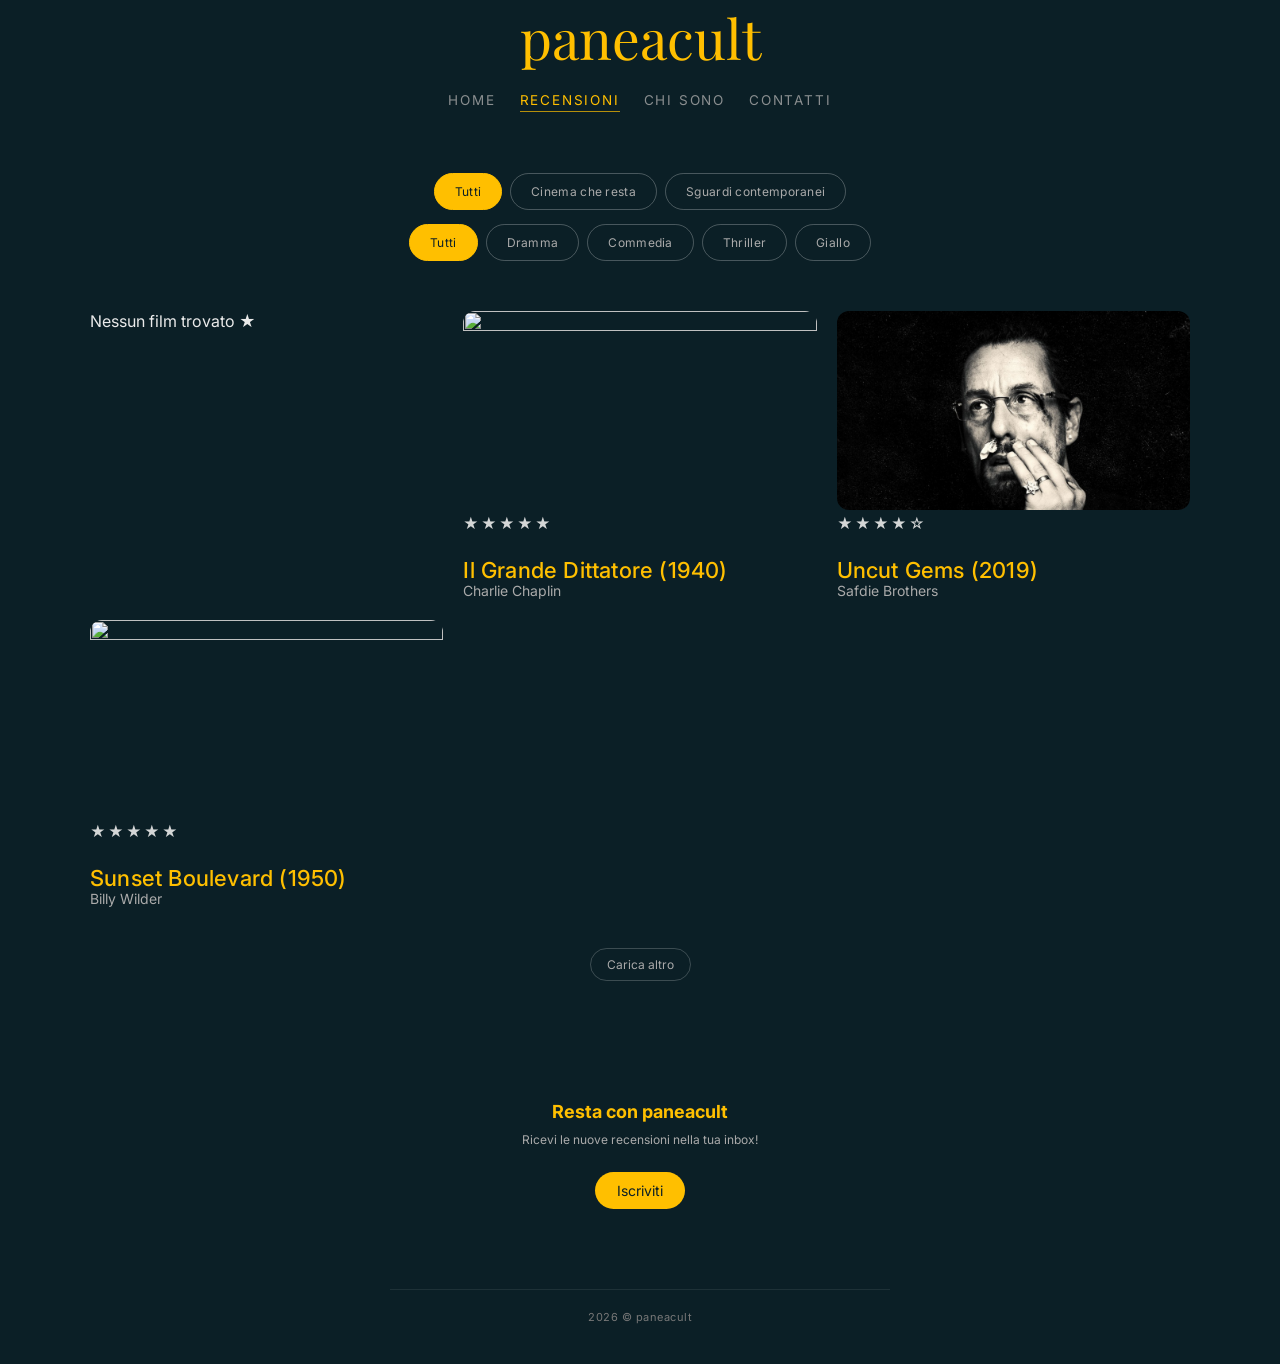
==== archivio.html @ a806a8e8 "Fix HTML for empty state message in archivio.html" ====
<!DOCTYPE html>
<html lang="it">
<head>
<meta charset="UTF-8">
<meta name="viewport" content="width=device-width, initial-scale=1.0">

<title>paneacult</title>

<link rel="stylesheet" href="style.css">

<link rel="stylesheet" href="https://cdnjs.cloudflare.com/ajax/libs/font-awesome/6.5.0/css/all.min.css">
<link href="https://fonts.googleapis.com/css2?family=Playfair+Display:wght@400;600&family=Inter:wght@300;400&display=swap" rel="stylesheet">

</head>

<body class="home">
<header class="site-header">
  <a href="index.html" class="logo">paneacult</a>

  <nav class="menu">
    <a href="index.html">Home</a>
    <a href="archivio.html" class="active">Recensioni</a>
    <a href="featured.html">Chi sono</a>
    <a href="contatti.html">Contatti</a>
  </nav>
</header>

<!-- FILTRI -->
<div class="filtri">

  <!-- CATEGORIA -->
  <div class="filtri-buttons">
<button class="filtro filtro-categoria attivo" data-filter="tutti">Tutti</button>
<button class="filtro filtro-categoria" data-filter="cinema-che-resta">Cinema che resta</button>
<button class="filtro filtro-categoria" data-filter="sguardi-contemporanei">Sguardi contemporanei</button>
  </div>

  <!-- GENERE -->
  <div class="filtri-buttons">
<button class="filtro filtro-genere attivo" data-genere="tutti">Tutti</button>
<button class="filtro filtro-genere" data-genere="dramma">Dramma</button>
<button class="filtro filtro-genere" data-genere="commedia">Commedia</button>
<button class="filtro filtro-genere" data-genere="thriller">Thriller</button>
<button class="filtro filtro-genere" data-genere="giallo">Giallo</button>
  </div>

</div>

<!-- GRID -->
<section class="section">
  <div class="archivio-grid">
<div id="emptyState" class="empty-state">
    Nessun film trovato <span>★</span>
</div>
    <!-- IL GRANDE DITTATORE -->
    <a href="dittatore.html"
       class="card"
       data-categoria="cinema-che-resta"
       data-genere="commedia dramma">

      <img src="img/dittatore.png">

      <div class="rating">★★★★★</div>

      <div class="card-info">
        <h3>Il Grande Dittatore (1940)</h3>
        <p>Charlie Chaplin</p>
      </div>

    </a>

    <!-- UNCUT GEMS -->
    <a href="uncut.html"
       class="card"
       data-categoria="sguardi-contemporanei"
       data-genere="dramma thriller">

      <img src="img/uncut.png">

      <div class="rating">★★★★☆</div>

      <div class="card-info">
        <h3>Uncut Gems (2019)</h3>
        <p>Safdie Brothers</p>
      </div>

    </a>

    <!-- SUNSET BOULEVARD -->
    <a href="tramonto.html"
       class="card"
       data-categoria="cinema-che-resta"
       data-genere="dramma giallo">

      <img src="img/viale-del-tramonto.jpg">

      <div class="rating">★★★★★</div>

      <div class="card-info">
        <h3>Sunset Boulevard (1950)</h3>
        <p>Billy Wilder</p>
      </div>

    </a>

  </div>
</section>

<div class="load-more">
  <button id="loadMoreBtn">Carica altro</button>
</div>

<div class="container">
  <section class="newsletter">
    <div class="newsletter-inner">
      <h2>Resta con paneacult</h2>
      <p>Ricevi le nuove recensioni nella tua inbox!</p>
      <a href="#" class="newsletter-btn">Iscriviti</a>
    </div>
  </section>
</div>

<footer>
  2026 © paneacult
</footer>

<script src="script.js"></script>

</body>
</html>
---- style.css ----
html {
overflow-y: scroll;
}

/* ===== RESET ===== */

*,
*::before,
*::after {
  box-sizing: border-box;
  margin: 0;
  padding: 0;
}

/* Migliora rendering base */
html {
  -webkit-font-smoothing: antialiased;
  -moz-osx-font-smoothing: grayscale;
}

/* Evita comportamenti strani delle immagini */
img {
  max-width: 100%;
  display: block;
}

/* Rimuove stile liste */
ul, ol {
  list-style: none;
}

/* Rimuove stile bottoni */
button {
  background: none;
  border: none;
  font: inherit;
  cursor: pointer;
}


/* ===== VAR ===== */
:root {
--bg: #0b1f26;
--gold: #ffbf00;
--text: #eaeaea;
--muted: #aaa;
}

/* ===== BASE ===== */
body {
font-family: 'Inter', sans-serif;
background: var(--bg);
color: var(--text);
}

/* ===== LINK ===== */
a {
text-decoration: none;
color: var(--text);
}
a:hover {
color: var(--gold);
}

/* ===== HEADER ===== */

.site-header {
position: relative;
z-index: 10;
padding-bottom: 15px;
}

.menu {
flex-wrap: wrap;
}

.logo {
font-family: 'Playfair Display', serif;
font-size: 55px;
color: var(--gold);
display: block;
text-align: center;
margin: 0 auto 18px;
}

.menu {
display: flex;
justify-content: center;
gap: 24px;
margin-bottom: 20px;
}

.menu a {
font-size: 12px;
letter-spacing: 1.5px;
color: var(--muted);
text-transform: uppercase;
position: relative;
opacity: 0.8;
}

.menu a.active {
color: var(--gold);
opacity: 1;
}

.menu a.active::after {
content: "";
position: absolute;
height: 1px;
width: 100%;
background: var(--gold);
bottom: -4px;
left: 0;
opacity: 0.7;
}
.menu a:hover {
color: var(--gold);
}

.menu a:hover::after {
content: "";
position: absolute;
height: 1px;
width: 100%;
background: var(--gold);
bottom: -4px;
left: 0;
opacity: 0.7;
}

.menu a::after {
content: "";
position: absolute;
height: 1px;
width: 0;
background: var(--gold);
bottom: -4px;
left: 0;
transition: 0.3s;
}

.social {
display: flex;
justify-content: center;
gap: 16px;
margin: 15px 0;
}
.social a:hover {
color: var(--gold);
transform: translateY(-2px);
}
.section {
  margin-top: 40px;
  margin-bottom: 40px;
}

.hero {
position: relative;
text-align: center;
margin: 40px auto 30px;
max-width: 600px;
margin-bottom: 40px;
z-index: 1;
}

.hero h1 {
position: relative;
z-index: 2;
font-size: clamp(20px, 4vw, 26px);
line-height: 1.6;
letter-spacing: 0.3px;
font-weight: 300;
}
.hero::before {
content: "";
position: absolute;
width: 320px;
height: 320px;
border-radius: 50%;
background: radial-gradient(
circle,
rgba(255,191,0,0.12) 0%,
transparent 70%
);
top: 50%;
left: 50%;
transform: translate(-50%, -50%);
z-index: 0;
}
/* ===== GRID ===== */
.grid {
display: grid;
gap: 40px;
margin-top: 20px;
}

/* ===== FILTRI ===== */
.filtri {
display: flex;
flex-direction: column;
align-items: center;
gap: 14px;
margin: 30px 0;
}

.filtri-buttons {
display: flex;
flex-wrap: wrap;
gap: 8px;
justify-content: center;
max-width: 600px;
}

.filtro {
padding: 9px 18px;
font-size: 12px;
border-radius: 999px;
background: transparent;
color: #aaa;
border: 1px solid rgba(255,255,255,0.25);
transition: all 0.2s ease;
letter-spacing: 0.3px;
}

.filtro.attivo {
background: var(--gold);
color: #0b1f26;
border-color: var(--gold);
}

.filtro:not(.attivo):hover {
border-color: var(--gold);
color: var(--gold);
background: rgba(255,191,0,0.1);
}

/* ===== CARD ===== */
.card {
overflow: hidden;
display: flex;
flex-direction: column;
}
.card img {
display: block;
}

/* hover */

.card:hover img {
transform: scale(1.03);
}

.card:hover .card-info h3 {
opacity: 0.85;
transform: translateY(-2px);
transition: 0.2s ease;
}

.card:hover p {
color: #ccc;
}

/* ===== CARD TEXT ===== */
.card-info {
text-align: left;
margin-top: 6px;
font-size: 18px;
}

.card-info p {
font-size: 12px;
color: #aaa;
line-height: 1.2;
}

/* TITOLI FILM */
.card-info h3 {
color: var(--gold) !important;
font-size: 16px;
font-weight: 500;
letter-spacing: 0.2px;
transition: 0.2s ease;
}

/* ===== LAYOUT ===== */
.container {
max-width: 1100px;
margin: 0 auto;
padding: 0 20px;
}

.home-grid {
display: grid;
grid-template-columns: 1fr;
gap: 60px;
}

.archivio-grid {
display: grid;
gap: 20px;
max-width: 1100px;
margin: 0 auto;
margin-top: 50px;
grid-template-columns: 1fr;
}

.archivio-grid h3 {
font-weight: 500;
color: var(--gold);
margin-top: 10px;
}

.archivio-grid p {
font-size: 14px;
color: #aaa;
}
.archivio-grid .card img {
width: 100%;
aspect-ratio: 1 / 1;
object-fit: cover;
border-radius: 10px;
}
.archivio-grid .rating {
margin-top: 4px;
margin-bottom: 2px;
}

.archivio-grid .card-info {
margin-top: 2px;
}

.contact-container::before {
content: "";
display: block;
width: 40px;
height: 1px;
background: var(--gold);
margin: 0 auto 20px;
opacity: 0.6;
}


.contact-intro {
font-family: 'Playfair Display', serif;
font-size: 22px;
color: var(--gold);
margin-bottom: 10px;
letter-spacing: 0.5px;
}

.contact-sub {
font-size: 18px;
color: #aaa;
margin-bottom: 20px;
}

.contact-email {
display: inline-block;
margin: 25px 0;
font-size: 16px;
color: var(--gold);
border-bottom: 1px solid rgba(255,191,0,0.4);
padding-bottom: 2px;
transition: 0.2s ease;
}

.contact-email:hover {
border-color: var(--gold);
}

.contact-mail::after {
content: "";
position: absolute;
left: 0;
bottom: -2px;
width: 0;
height: 1px;
background: var(--gold);
transition: width 0.3s ease;
}

.contact-mail:hover::after {
width: 100%;
}

.contact-extra {
margin-top: 20px;
font-size: 18px;
color: #777;
}
.contact-extra a {
color: var(--gold);
text-decoration: none;
border-bottom: 1px solid rgba(255,191,0,0.3);
transition: 0.2s ease;
}

.contact-extra a:hover {
border-color: var(--gold);
}
.contact-container {
margin: 160px auto 60px;
text-align: center;
}

/* ===== NEWSLETTER ===== */

.newsletter {
margin: 100px auto 80px;
padding: 0 20px;
text-align: center;
}

.newsletter-inner {
max-width: 420px;
margin: 0 auto;
display: flex;
flex-direction: column;
align-items: center;
}

.newsletter h2 {
color: var(--gold);
font-size: 18px;
margin-bottom: 10px;
}

.newsletter p {
font-size: 12px;
color: #aaa;
margin-bottom: 25px;
}

.newsletter-btn {
display: inline-block;
padding: 10px 22px;
border-radius: 24px;
background: var(--gold);
color: #0b1f26;
font-size: 14px;
}

/* link archivio */
.newsletter-link {
margin-top: 20px;
}

.newsletter-link a {
font-size: 13px;
color: #aaa;
}

.newsletter-link a:hover {
color: var(--gold);
}

footer {
margin: 60px auto 30px;
padding: 20px 20px 10px;
text-align: center;
font-size: 11px;
color: #777;
letter-spacing: 0.5px;
border-top: 1px solid rgba(255,255,255,0.08);
max-width: 500px;
}

.review-hero {
position: relative;
height: 300px;
overflow: hidden;
border-radius: 16px;
}

.review-hero img {
position: absolute;
width: 100%;
height: 100%;
object-fit: cover;
}

.review-container {
max-width: 1100px;
margin: 30px auto 0;
padding: 0 20px;
}

.review-container h1 {
font-family: 'Playfair Display', serif;
font-size: 28px;
color: var(--gold);
}

.review-container p {
  margin-bottom: 16px;
}
.review-container .back-archivio {
  text-align: center;
}

.meta {
  margin-top: 6px;
  margin-bottom: 4px;
  font-size: 14px; 
  color: #aaa;
}

.genere {
  margin-bottom: 10px;
 font-size: 13px; 
  padding: 6px 14px;
  font-size: 11px;
  border-radius: 999px;
  border: 1px solid rgba(255,255,255,0.2);
  color: #777;
  transition: 0.2s;
}

.genere.attivo {
  background: var(--gold);
  color: #0b1f26;
  border-color: var(--gold);
}

.genere:not(.attivo):hover {
  color: var(--gold);
  border-color: var(--gold);
}
.review-text {
max-width: 650px;
  font-size: 17px;
  line-height: 1.9;
  color: #ddd;
  }

.review-text p {
margin-bottom: 20px;
}

/* ===== HOME CINEMATICA ===== */

.home-grid .card img {
border-radius: 6px
}

.home .card img {
width: 100%;
aspect-ratio: 16 / 9;
object-fit: cover;
border-radius: 12px;
display: block;
transition: transform 0.3s ease;
}
.home .card-info {
margin-top: 12px;
}

.home .card-info h3 {
font-size: 22px;
}

.home .card-info p {
font-size: 14px;
}

.rating {
font-size: 14px;
letter-spacing: 2px;
  margin-top: 20px;
  margin-bottom: 16px;
  opacity: 0.9;
}

.firma-review {
  margin-top: 10px;
}

.back-archivio {
  text-align: center;
  margin: 25px 0 10px;
}

.back-archivio a {
  display: inline-block;
  font-size: 13px;
  color: #888;
  border-bottom: 1px solid rgba(255,255,255,0.2);
  padding-bottom: 2px;
}

.back-archivio a:hover {
color: var(--gold);
border-color: var(--gold);
}

.about {
  max-width: 1000px;
  margin: 80px auto;
  padding: 0 20px;
  align-items: center;
  gap: 60px;
}
.about-grid {
  display: grid;
  grid-template-columns: 220px 1fr;
  gap: 60px;
  max-width: 800px;
  margin: 60px auto 0;
  align-items: center;
}
.about img {
width: 100%;
max-width: 200px;
display: block;
margin: 30px auto;
border-radius: 12px;
}
  
.about-hero img {
width: 100%;
display: block;
filter: grayscale(100%); 
max-width: 220px;
aspect-ratio: 1 / 1;  
object-fit: cover;
border-radius: 50%;
margin: 0 auto;
box-shadow:
0 0 25px rgba(255,191,0,0.18),
0 0 60px rgba(255,191,0,0.08);
transition: 0.3s ease;
object-position: center top;
}
.about-hero img:hover {
filter: grayscale(0%);
box-shadow:
0 0 30px rgba(255,191,0,0.25),
0 0 80px rgba(255,191,0,0.1);
}
  
.about-container {
padding: 0 20px;
line-height: 1.9;
font-size: 16px;
margin-top: 10px;
margin-bottom: 0;
margin: 20px auto 0;
text-align: left;
max-width: 440px;
}

.about-container p {
font-size: 14px;
line-height: 1.6;
color: #aaa;
margin-bottom: 10px;
}

  
.about-container .intro {
  color: var(--gold);
  font-size: 18px;
  line-height: 1.4;
  margin-bottom: 16px;
}

/* nome */
.about-container .firma {
color: #fff;
}

.about-container .line {
  display: inline-block;
  margin-top: 4px;
}

.about-container p:last-of-type {
margin-bottom: 4px;
}
.about-grid {
display: grid;
align-items: center;
margin: 60px auto 0;
grid-template-columns: 220px 1fr;
gap: 60px;
max-width: 800px;
align-items: start;
}

.firma-manifesto {
margin: 100px auto 0;
max-width: 600px;
margin-top: 20px !important;
}

/* FIRMA centrata */
.firma-img {
display: block;
filter: brightness(0) invert(1);
width: 200px;
transform: rotate(-1deg);
margin: 6px auto 0;
margin-top: 0 !important;
  opacity: 0.8;
}

.firma-manifesto p {
font-family: 'Playfair Display', serif;
font-size: 20px;
line-height: 1.6;
margin-bottom: 20px;
}

/* firma */
.firma-manifesto span {
display: block;
font-size: 14px;
color: var(--gold);
opacity: 0.8;
letter-spacing: 1px;
}
.social-icon img {
width: 18px;
opacity: 0.8;
transition: 0.2s;
}

.social-icon img:hover {
opacity: 1;
}
.end-link {
text-align: center;
margin: 60px 0 20px;
}

.end-link a {
font-size: 13px;
color: #aaa;
border-bottom: 1px solid rgba(255,255,255,0.2);
transition: 0.2s ease;
}

.end-link a:hover {
color: var(--gold);
border-color: var(--gold);
}
/* stato iniziale nascosto */
.card.hidden {
opacity: 0;
transform: translateY(20px);
}

/* animazione quando appare */
.card.show {
opacity: 1;
transform: translateY(0);
transition: opacity 0.5s ease, transform 0.5s ease;
}
.load-more {
text-align: center;
margin: 40px 0 10px;
}

#loadMoreBtn {
background: transparent;
border: 1px solid rgba(255,255,255,0.2);
color: #aaa;
padding: 8px 16px;
font-size: 12px;
border-radius: 20px;
transition: 0.2s ease;
}

#loadMoreBtn:hover {
border-color: var(--gold);
color: var(--gold);
}

.watch {
  margin-bottom: 20px;
  font-size: 15px;
}

.watch a {
  display: inline-block;
  margin-left: 6px;
  padding: 4px 10px;
  border-radius: 12px;
  background: rgba(255,191,0,0.15);
  color: var(--gold);
  font-size: 13px;
}

/* ===== MOBILE ===== */
@media (max-width: 599px) {

/* HOME → cinematica */
.menu {
flex-wrap: wrap;
gap: 10px;
}

.menu a {
font-size: 10px;
letter-spacing: 0.8px;
white-space: nowrap;
}
.break-desktop {
  display: inline;
  }
  
.hero {
margin: 20px auto 30px;
padding: 0 24px;
}
.hero h1 {
font-size: 16px;
line-height: 1.6;
max-width: 95%;
margin: 0 auto;
}

.home-grid {
grid-template-columns: 1fr;
gap: 50px;
padding: 0 16px;
}
.archivio-grid {
padding: 0 14px;
gap: 18px;
}
.home .card {
padding-bottom: 10px;
border-bottom: 1px solid rgba(255,255,255,0.05);
}

.home .card img {
width: 100%;
height: 200px;
object-fit: cover;
border-radius: 14px;
}
.home .card-info {
margin-top: 10px;
}

.home .card-info h3 {
font-size: 20px;
line-height: 1.3;
}

.home .card-info p {
font-size: 13px;
opacity: 0.8;
}
.card-info {
margin-top: 12px;
}

.archivio-grid .card-info h3 {
font-size: 14px;
line-height: 1.3;
}

.archivio-grid .card-info p {
font-size: 11px;
}

.rating {
font-size: 13px;
letter-spacing: 1.5px;
margin-top: 6px;
margin-bottom: 4px;
}

.archivio-grid .rating {
font-size: 11px;
letter-spacing: 1px;
}
/* ARCHIVIO → griglia */
.archivio-grid {
grid-template-columns: repeat(2, 1fr);
gap: 20px;
}

.archivio-grid .card img {
aspect-ratio: 1 / 1;
object-fit: cover;
border-radius: 10px;
}

/* FILTRI */
.filtro {
padding: 4px 9px;
font-size: 10.5px;
border-radius: 999px;
}

.filtri-group {
align-items: center;
}
.newsletter {
margin-bottom: 70px;
margin-top: 80px;
margin: 120px auto 60px !important;
padding: 0 20px;
text-align: center;
}
.newsletter h2 {
font-size: 20px; 
}

.newsletter p {
font-size: 13px;
}

.newsletter-btn {
font-size: 13px;
padding: 8px 18px; 
}
.logo {
font-size: 36px;  
margin-bottom: 12px;
}
.about-grid {
grid-template-columns: 1fr;
gap: 20px;
}

.about-hero img {
max-width: 260px;
margin: 0 auto;
}

.about-container {
  max-width: 320px;
  margin: 20px auto 0;
  text-align: left;
}

.about-container p {
  font-size: 14px;
  line-height: 1.6;
  margin-bottom: 10px;
}

.about-container .intro {
  font-size: 14px;
  color: var(--gold);
  line-height: 1.4;
  margin-bottom: 16px;
}
  
/* firma più vicina */
.firma-img {
  width: 140px;
  margin-top: 12px;
}
.contact-container {
font-size: 15px; 
max-width: 320px;
margin: 60px auto 40px;
text-align: center;
}
.contact-intro {
font-size: 18px;
line-height: 1.4;
}
.about-intro .line {
display: inline-block;
margin-top: 4px;
}

.about-intro p {
color: var(--gold);  
}

.contact-sub {
font-size: 16px;
}

.contact-email {
font-size: 14px;
}

.contact-extra {
font-size: 15px;
}
.social {
display: flex;
justify-content: center;
gap: 16px;
margin-top: 16px;
}

.contact-extra {
text-align: center;
}
.contact-container::before {
margin: 0 auto 10px;
}
}

/* ===== TABLET ===== */
@media (min-width: 600px) and (max-width: 899px) {

.archivio-grid {
grid-template-columns: repeat(2, 1fr);
}

}

/* ===== DESKTOP ===== */
@media (min-width: 900px) {

.break-desktop {
    display: block;
}
.menu a {
font-size: 13.5px;   
letter-spacing: 1.8px;
}
.about-container {
max-width: 520px;
}
.filtro {
font-size: 12px;   
padding: 10px 20px;
}
  
.archivio-grid {
grid-template-columns: repeat(3, 1fr);
}

/* HOME → cinematica */
.home-grid {
grid-template-columns: 1fr;
max-width: 900px;
margin: 0 auto;
}

.home .card img {
aspect-ratio: 16 / 9;
}

.card-info h3 {
font-size: 26px;
}

.card-info p {
font-size: 15px;
}

.rating {
font-size: 15px;
}
.site-header {
display: flex;
flex-direction: column;
align-items: center;
}
.newsletter {
  margin-top: 120px;
  }
}
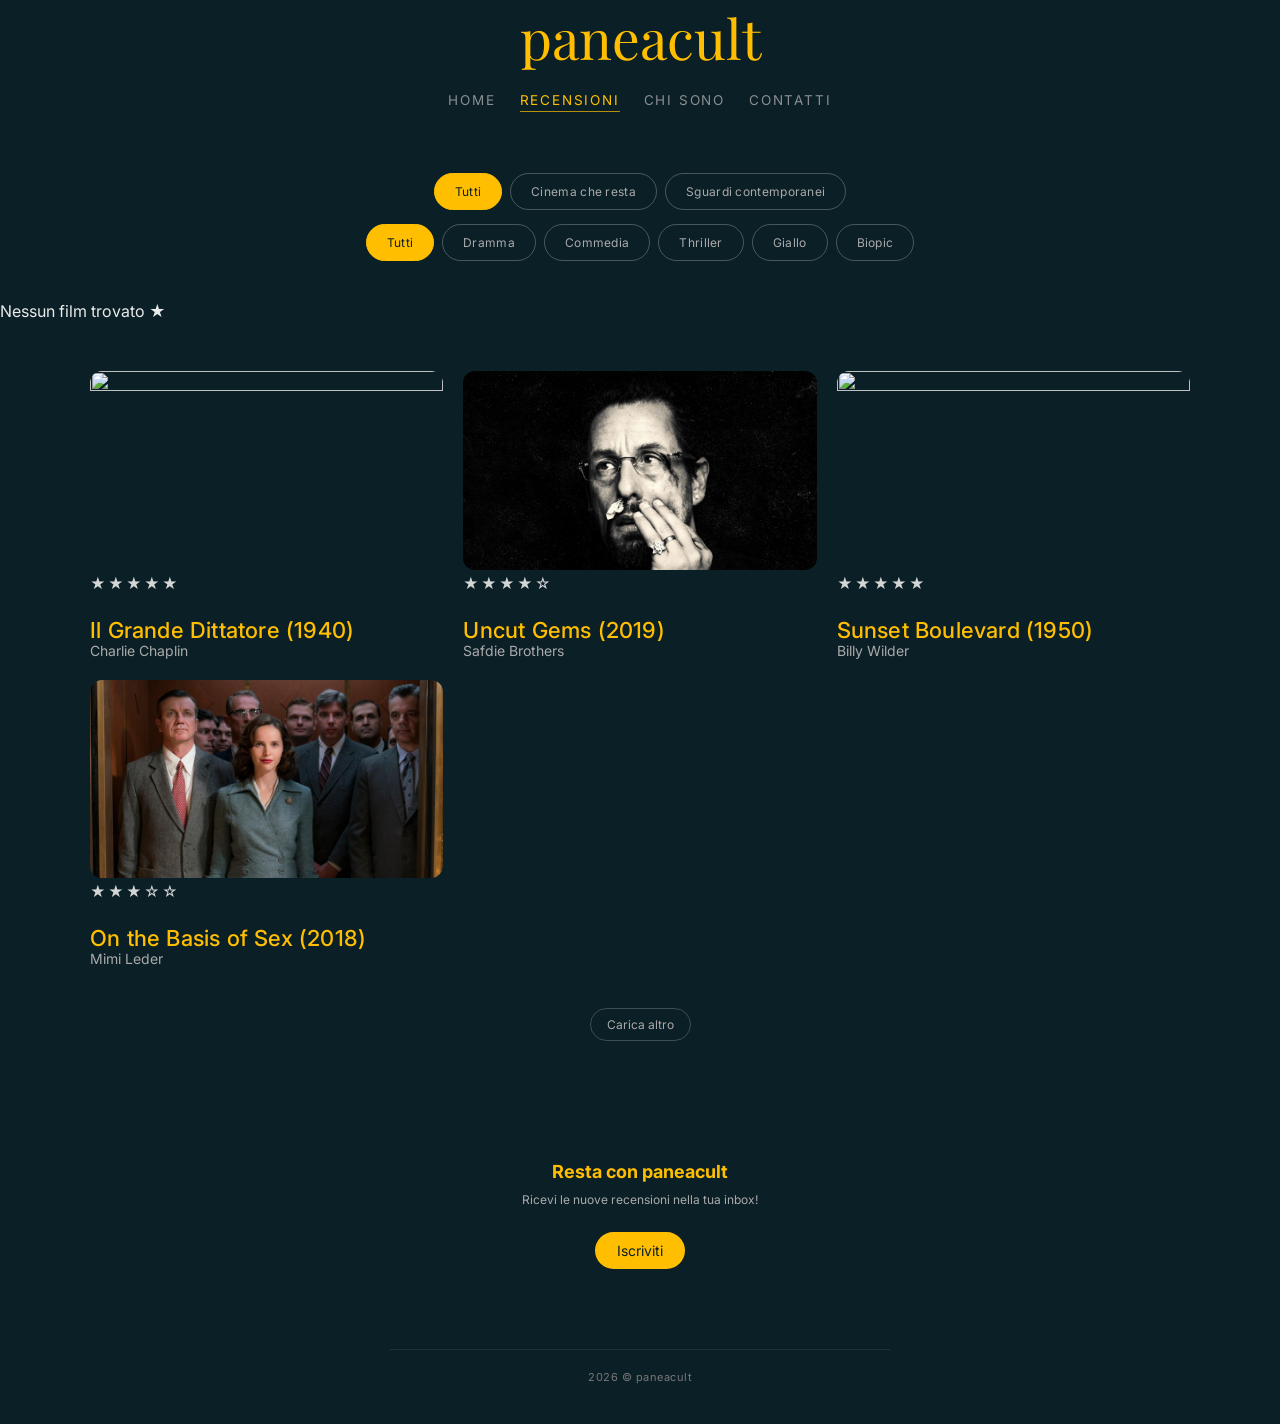
==== commit e1424839: "Fix image file extension and update movie title format" ====
--- a/archivio.html
+++ b/archivio.html
@@ -42,16 +42,19 @@
 <button class="filtro filtro-genere" data-genere="commedia">Commedia</button>
 <button class="filtro filtro-genere" data-genere="thriller">Thriller</button>
 <button class="filtro filtro-genere" data-genere="giallo">Giallo</button>
+<button class="filtro filtro-genere" data-genere="giallo">Biopic</button>
   </div>
 
 </div>
 
 <!-- GRID -->
 <section class="section">
+
+  <div id="emptyState" class="empty-state">
+    Nessun film trovato <span class="star">★</span>
+  </div>
+
   <div class="archivio-grid">
-<div id="emptyState" class="empty-state">
-    Nessun film trovato <span>★</span>
-</div>
     <!-- IL GRANDE DITTATORE -->
     <a href="dittatore.html"
        class="card"
@@ -101,6 +104,23 @@
         <p>Billy Wilder</p>
       </div>
 
+      
+    <a href="sex.html"
+       class="card"
+       data-categoria="sguardi-contemporanei"
+       data-genere="dramma biopic">
+
+      <img src="img/sex.jpg">
+
+      <div class="rating">★★★☆☆</div>
+
+      <div class="card-info">
+        <h3>On the Basis of Sex (2018)</h3>
+        <p>Mimi Leder</p>
+      </div>
+
+      
+    </a>
     </a>
 
   </div>
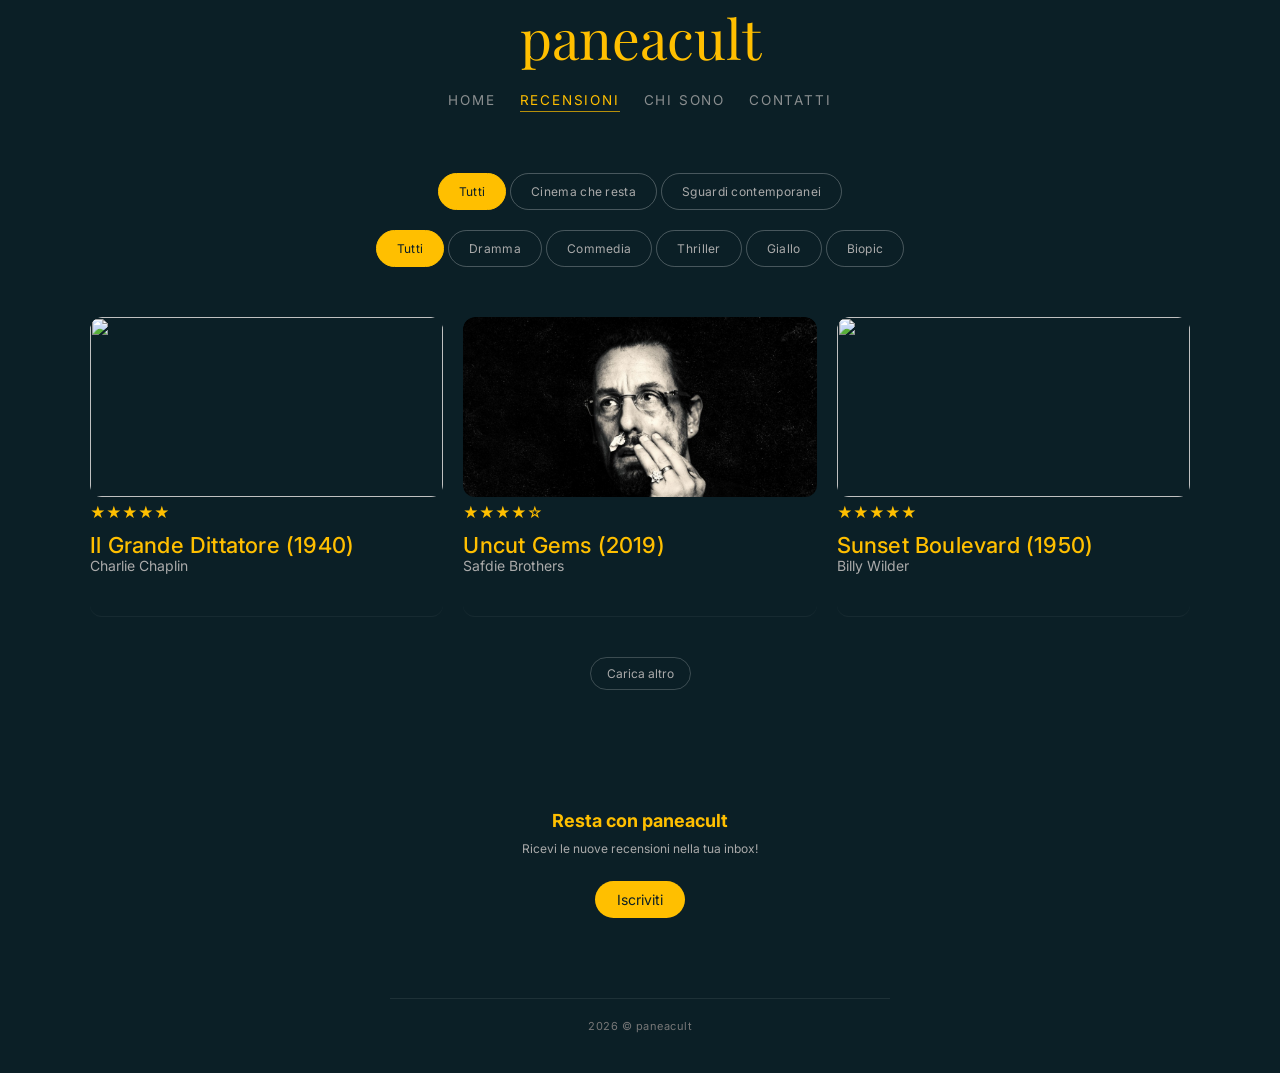
==== commit 569ae2c0: "Update archivio.html" ====
--- a/archivio.html
+++ b/archivio.html
@@ -28,21 +28,21 @@
 <!-- FILTRI -->
 <div class="filtri">
 
-  <!-- CATEGORIA -->
-  <div class="filtri-buttons">
-<button class="filtro filtro-categoria attivo" data-filter="tutti">Tutti</button>
-<button class="filtro filtro-categoria" data-filter="cinema-che-resta">Cinema che resta</button>
-<button class="filtro filtro-categoria" data-filter="sguardi-contemporanei">Sguardi contemporanei</button>
+  <!-- CATEGORIE -->
+  <div class="filtri-row categorie">
+    <button class="filtro attivo" data-filter="tutti">Tutti</button>
+    <button class="filtro" data-filter="cinema">Cinema che resta</button>
+    <button class="filtro" data-filter="sguardi">Sguardi contemporanei</button>
   </div>
 
-  <!-- GENERE -->
-  <div class="filtri-buttons">
-<button class="filtro filtro-genere attivo" data-genere="tutti">Tutti</button>
-<button class="filtro filtro-genere" data-genere="dramma">Dramma</button>
-<button class="filtro filtro-genere" data-genere="commedia">Commedia</button>
-<button class="filtro filtro-genere" data-genere="thriller">Thriller</button>
-<button class="filtro filtro-genere" data-genere="giallo">Giallo</button>
-<button class="filtro filtro-genere" data-genere="giallo">Biopic</button>
+  <!-- GENERI -->
+  <div class="filtri-row generi">
+    <button class="filtro attivo" data-genere="tutti">Tutti</button>
+    <button class="filtro" data-genere="dramma">Dramma</button>
+    <button class="filtro" data-genere="commedia">Commedia</button>
+    <button class="filtro" data-genere="thriller">Thriller</button>
+    <button class="filtro" data-genere="giallo">Giallo</button>
+    <button class="filtro" data-genere="biopic">Biopic</button>
   </div>
 
 </div>
--- a/style.css
+++ b/style.css
@@ -104,13 +104,48 @@
 opacity: 1;
 }
 
+.empty-state {
+  display: none;
+  text-align: center;
+  margin: 120px auto 80px;
+  padding: 0 20px;
+  font-family: 'Playfair Display', serif;
+  font-size: 18px;
+  line-height: 1.6;
+  color: #ddd;
+  letter-spacing: 0.3px;
+  opacity: 0;
+  filter: blur(6px);
+  transform: translateY(10px);
+  transition: 
+    opacity 0.6s ease,
+    filter 0.6s ease,
+    transform 0.6s ease;
+}
+
+/* quando appare */
+.empty-state.show {
+  opacity: 1;
+  filter: blur(0);
+  transform: translateY(0);
+}
+
+/* stellina */
+.empty-state .star {
+  color: var(--gold);
+  margin-left: 8px;
+  text-shadow:
+    0 0 6px rgba(255,191,0,0.4),
+    0 0 14px rgba(255,191,0,0.25);
+}
+
 .menu a.active::after {
 content: "";
 position: absolute;
 height: 1px;
 width: 100%;
 background: var(--gold);
-bottom: -4px;
+bottom: -4px
 left: 0;
 opacity: 0.7;
 }
@@ -155,6 +190,21 @@
   margin-bottom: 40px;
 }
 
+.genre-bar {
+  border: none;
+  padding: 0;
+  margin: 16px 0 28px;
+  font-size: 13px;
+  text-transform: uppercase;
+  letter-spacing: 1px;
+  color: #888;
+  opacity: 0.7;
+}
+
+.genre-bar::before {
+  content: "Genere — ";
+  color: #555;
+}
 .hero {
 position: relative;
 text-align: center;
@@ -172,12 +222,14 @@
 letter-spacing: 0.3px;
 font-weight: 300;
 }
-.hero::before {
-content: "";
+
+.hero::before 
+{content: "";
 position: absolute;
 width: 320px;
 height: 320px;
 border-radius: 50%;
+pointer-events: none;
 background: radial-gradient(
 circle,
 rgba(255,191,0,0.12) 0%,
@@ -188,6 +240,7 @@
 transform: translate(-50%, -50%);
 z-index: 0;
 }
+
 /* ===== GRID ===== */
 .grid {
 display: grid;
@@ -202,14 +255,16 @@
 align-items: center;
 gap: 14px;
 margin: 30px 0;
+  position: relative;
+  z-index: 2;
 }
 
 .filtri-buttons {
-display: flex;
-flex-wrap: wrap;
-gap: 8px;
-justify-content: center;
-max-width: 600px;
+  display: flex;
+  flex-wrap: wrap;
+  gap: 8px;
+  justify-content: flex-start;
+  align-items: flex-start; /* 🔥 importantissimo */
 }
 
 .filtro {
@@ -222,7 +277,12 @@
 transition: all 0.2s ease;
 letter-spacing: 0.3px;
 }
-
+.filtro[data-genere="biopic"] {
+  flex-basis: 100%; /* 🔥 va a capo */
+  max-width: fit-content;
+  margin-top: 6px;
+  margin-left: 0;
+}
 .filtro.attivo {
 background: var(--gold);
 color: #0b1f26;
@@ -237,12 +297,41 @@
 
 /* ===== CARD ===== */
 .card {
-overflow: hidden;
-display: flex;
-flex-direction: column;
-}
+  position: relative;
+  overflow: hidden;
+  border-radius: 12px;
+}
+
 .card img {
-display: block;
+  width: 100%;
+  height: 180px;
+  object-fit: cover;
+  display: block;
+}
+
+.card::after {
+  content: "";
+  position: absolute;
+  inset: 0;
+  background: linear-gradient(
+    to top,
+    rgba(0,0,0,0.7),
+    rgba(0,0,0,0.1)
+  );
+  z-index: 1; /* 🔥 fondamentale */
+}
+/* quando sparisce */
+.card.hide {
+  opacity: 0;
+  transform: translateY(10px);
+  pointer-events: none;
+  display: none;
+}
+
+/* quando appare */
+.card.show {
+  opacity: 1;
+  transform: translateY(0);
 }
 
 /* hover */
@@ -263,9 +352,11 @@
 
 /* ===== CARD TEXT ===== */
 .card-info {
-text-align: left;
-margin-top: 6px;
-font-size: 18px;
+  position: absolute;
+  bottom: 12px;
+  left: 12px;
+  z-index: 2;
+  color: white;
 }
 
 .card-info p {
@@ -282,7 +373,6 @@
 letter-spacing: 0.2px;
 transition: 0.2s ease;
 }
-
 /* ===== LAYOUT ===== */
 .container {
 max-width: 1100px;
@@ -303,11 +393,12 @@
 margin: 0 auto;
 margin-top: 50px;
 grid-template-columns: 1fr;
+min-height: 300px;
 }
 
 .archivio-grid h3 {
 font-weight: 500;
-color: var(--gold);
+color: var(--gol);
 margin-top: 10px;
 }
 
@@ -315,19 +406,43 @@
 font-size: 14px;
 color: #aaa;
 }
+
+
+.archivio-grid .card {
+  position: relative;
+  display: block;
+}
+
+/* IMMAGINE QUADRATA */
+.archivio-grid .card img {
+  aspect-ratio: 1 / 1;
+  object-fit: cover;
+  border-radius: 10px;
+}
+
+/* TOGLI OVERLAY CINEMATICO */
+.archivio-grid .card::after {
+  display: none;
+}
+
+/* TESTO TORNA SOTTO */
+.archivio-grid .card-info {
+  position: static;
+  margin-top: 8px;
+}
+
+/* STELLINE SOPRA AL TESTO */
+.archivio-grid .rating {
+  position: static;
+  margin-top: 6px;
+  margin-bottom: 4px;
+}
+
 .archivio-grid .card img {
 width: 100%;
 aspect-ratio: 1 / 1;
 object-fit: cover;
 border-radius: 10px;
-}
-.archivio-grid .rating {
-margin-top: 4px;
-margin-bottom: 2px;
-}
-
-.archivio-grid .card-info {
-margin-top: 2px;
 }
 
 .contact-container::before {
@@ -467,23 +582,24 @@
 }
 
 .review-hero {
-position: relative;
-height: 300px;
-overflow: hidden;
-border-radius: 16px;
-}
-
+  position: relative;
+  height: 300px;
+  max-width: 900px;
+  margin: 0 auto;   /* 🔥 QUESTO CENTRA */
+  border-radius: 16px;
+  overflow: hidden;
+}
 .review-hero img {
-position: absolute;
-width: 100%;
-height: 100%;
-object-fit: cover;
+  width: 100%;
+  height: 100%;
+  object-fit: cover;
+  object-position: center;
 }
 
 .review-container {
-max-width: 1100px;
-margin: 30px auto 0;
-padding: 0 20px;
+  max-width: 900px; /* uguale alla barra */
+  margin: 0 auto;
+  padding: 0 24px;
 }
 
 .review-container h1 {
@@ -493,7 +609,7 @@
 }
 
 .review-container p {
-  margin-bottom: 16px;
+  margin-bottom: 18px;
 }
 .review-container .back-archivio {
   text-align: center;
@@ -509,12 +625,12 @@
 .genere {
   margin-bottom: 10px;
  font-size: 13px; 
-  padding: 6px 14px;
   font-size: 11px;
   border-radius: 999px;
   border: 1px solid rgba(255,255,255,0.2);
   color: #777;
   transition: 0.2s;
+  padding: 9px 18px;
 }
 
 .genere.attivo {
@@ -539,6 +655,10 @@
 }
 
 /* ===== HOME CINEMATICA ===== */
+.home .card {
+  padding-bottom: 10px;
+  border-bottom: 1px solid rgba(255,255,255,0.05);
+}
 
 .home-grid .card img {
 border-radius: 6px
@@ -552,9 +672,6 @@
 display: block;
 transition: transform 0.3s ease;
 }
-.home .card-info {
-margin-top: 12px;
-}
 
 .home .card-info h3 {
 font-size: 22px;
@@ -565,11 +682,12 @@
 }
 
 .rating {
-font-size: 14px;
-letter-spacing: 2px;
-  margin-top: 20px;
-  margin-bottom: 16px;
-  opacity: 0.9;
+  position: absolute;
+  bottom: 45px;
+  left: 16px;
+  z-index: 2;
+  color: #ffbf00;
+  font-size: 14px;
 }
 
 .firma-review {
@@ -814,6 +932,7 @@
 margin: 20px auto 30px;
 padding: 0 24px;
 }
+  
 .hero h1 {
 font-size: 16px;
 line-height: 1.6;
@@ -892,9 +1011,9 @@
 
 /* FILTRI */
 .filtro {
-padding: 4px 9px;
-font-size: 10.5px;
 border-radius: 999px;
+  padding: 5px 10px; /* più piccoli ma cliccabili */
+    font-size: 11px;
 }
 
 .filtri-group {
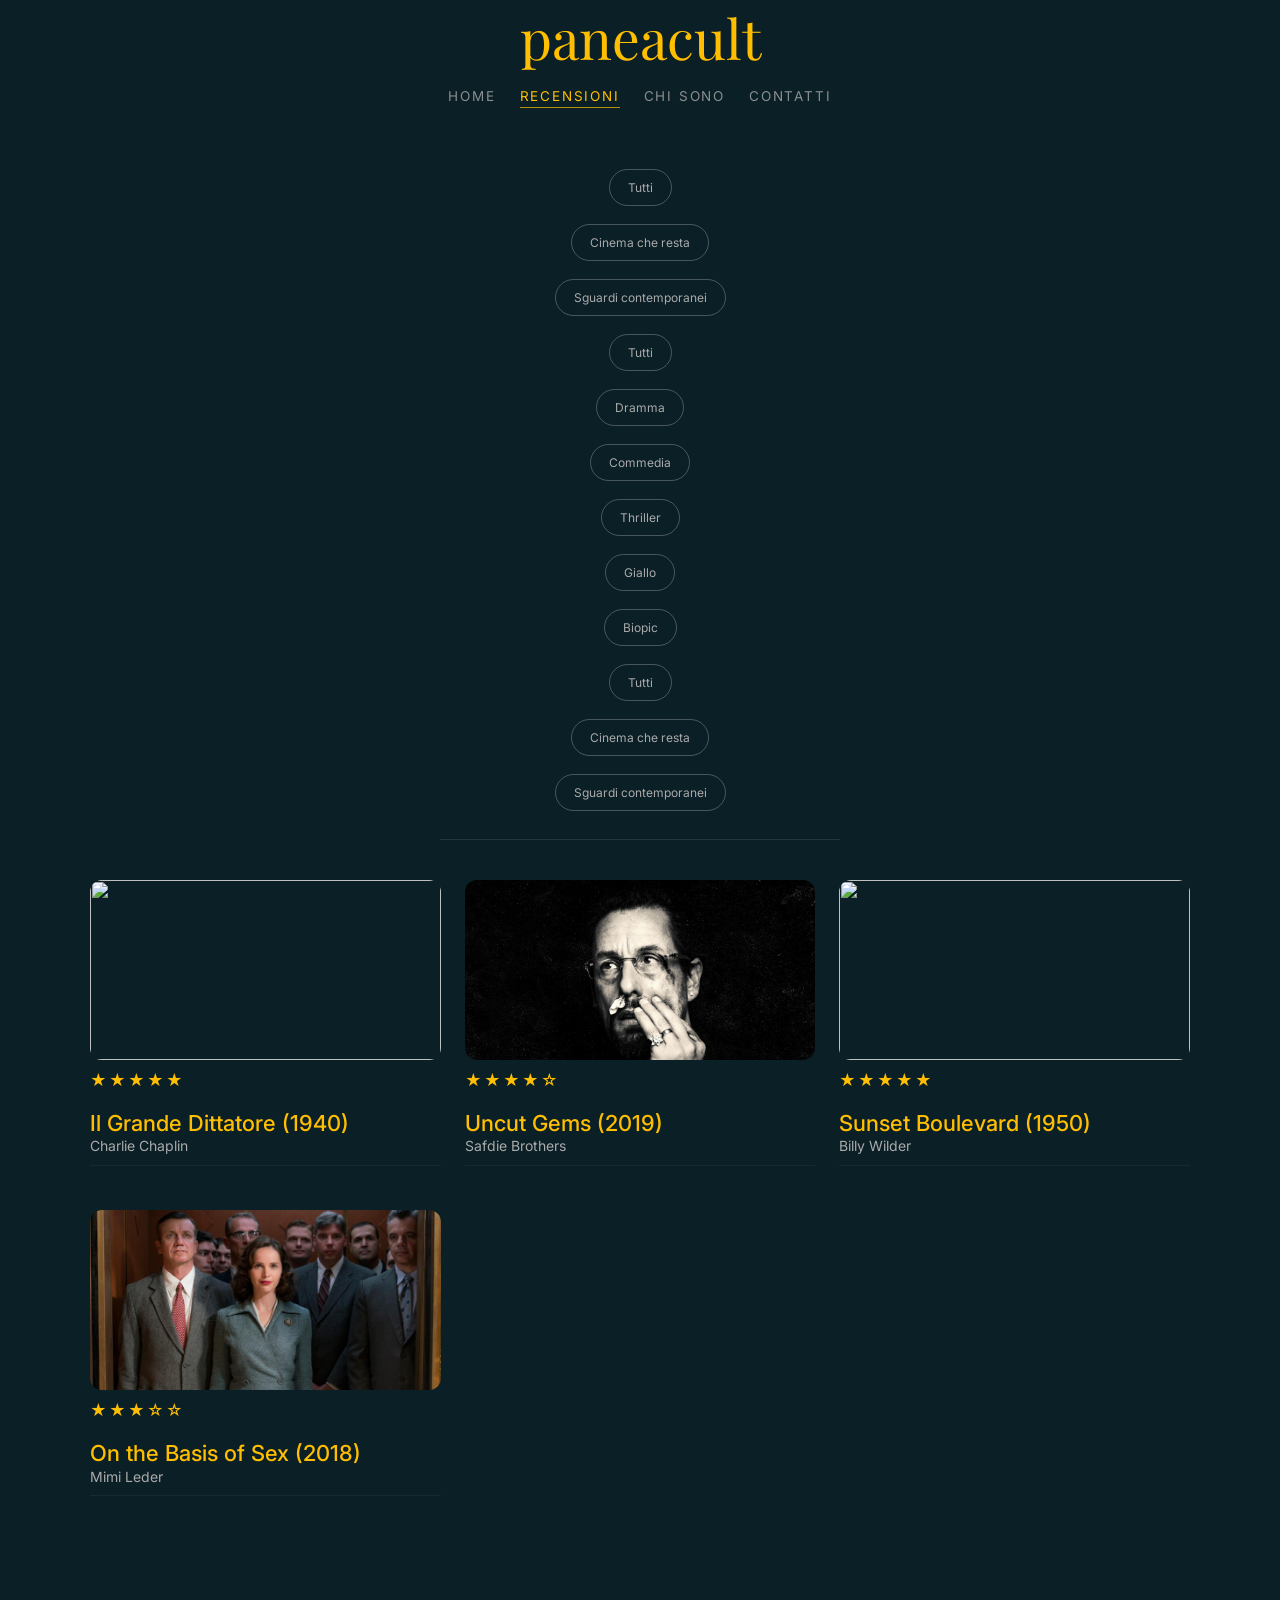
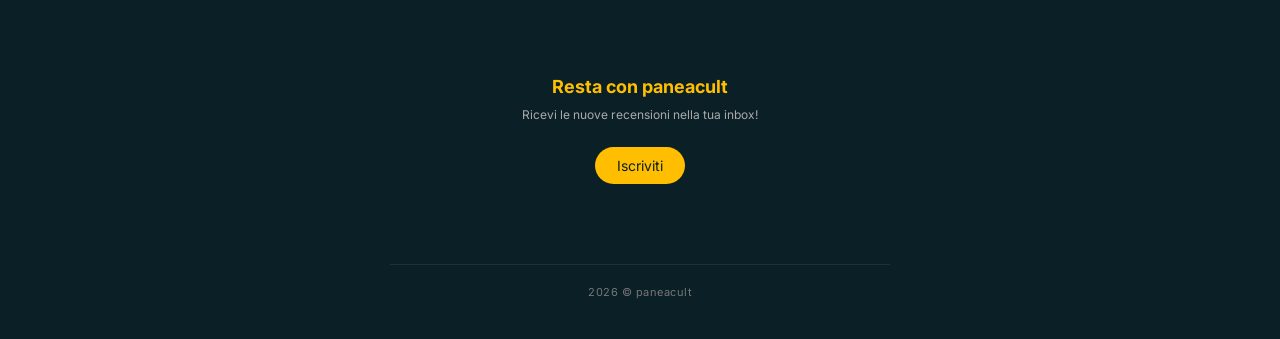
==== commit 155eb606: "Refactor filter buttons in archivio.html" ====
--- a/archivio.html
+++ b/archivio.html
@@ -27,26 +27,24 @@
 
 <!-- FILTRI -->
 <div class="filtri">
+<!-- TOP -->
+<button class="filtro" data-filter="all">Tutti</button>
+<button class="filtro" data-filter="cinema-che-resta">Cinema che resta</button>
+<button class="filtro" data-filter="sguardi-contemporanei">Sguardi contemporanei</button>
 
-  <!-- CATEGORIE -->
-  <div class="filtri-row categorie">
-    <button class="filtro attivo" data-filter="tutti">Tutti</button>
-    <button class="filtro" data-filter="cinema">Cinema che resta</button>
-    <button class="filtro" data-filter="sguardi">Sguardi contemporanei</button>
-  </div>
-
-  <!-- GENERI -->
-  <div class="filtri-row generi">
-    <button class="filtro attivo" data-genere="tutti">Tutti</button>
-    <button class="filtro" data-genere="dramma">Dramma</button>
-    <button class="filtro" data-genere="commedia">Commedia</button>
-    <button class="filtro" data-genere="thriller">Thriller</button>
-    <button class="filtro" data-genere="giallo">Giallo</button>
-    <button class="filtro" data-genere="biopic">Biopic</button>
-  </div>
+<!-- BOTTOM -->
+<button class="filtro" data-filter="all">Tutti</button>
+<button class="filtro" data-filter="dramma">Dramma</button>
+<button class="filtro" data-filter="commedia">Commedia</button>
+<button class="filtro" data-filter="thriller">Thriller</button>
+<button class="filtro" data-filter="giallo">Giallo</button>
+<button class="filtro" data-filter="biopic">Biopic</button><!-- TOP -->
+<button class="filtro" data-filter="all">Tutti</button>
+<button class="filtro" data-filter="cinema-che-resta">Cinema che resta</button>
+<button class="filtro" data-filter="sguardi-contemporanei">Sguardi contemporanei</button>
 
 </div>
-
+  
 <!-- GRID -->
 <section class="section">
 
@@ -63,7 +61,7 @@
 
       <img src="img/dittatore.png">
 
-      <div class="rating">★★★★★</div>
+      <div class="review-rating">★★★★★</div>
 
       <div class="card-info">
         <h3>Il Grande Dittatore (1940)</h3>
@@ -80,7 +78,7 @@
 
       <img src="img/uncut.png">
 
-      <div class="rating">★★★★☆</div>
+      <div class="review-rating">★★★★☆</div>
 
       <div class="card-info">
         <h3>Uncut Gems (2019)</h3>
@@ -97,7 +95,7 @@
 
       <img src="img/viale-del-tramonto.jpg">
 
-      <div class="rating">★★★★★</div>
+      <div class="review-rating">★★★★★</div>
 
       <div class="card-info">
         <h3>Sunset Boulevard (1950)</h3>
@@ -112,7 +110,7 @@
 
       <img src="img/sex.jpg">
 
-      <div class="rating">★★★☆☆</div>
+      <div class="review-rating">★★★☆☆</div>
 
       <div class="card-info">
         <h3>On the Basis of Sex (2018)</h3>
--- a/style.css
+++ b/style.css
@@ -58,6 +58,7 @@
 text-decoration: none;
 color: var(--text);
 }
+
 a:hover {
 color: var(--gold);
 }
@@ -81,6 +82,7 @@
 display: block;
 text-align: center;
 margin: 0 auto 18px;
+  margin-bottom: 14px;
 }
 
 .menu {
@@ -249,57 +251,78 @@
 }
 
 /* ===== FILTRI ===== */
+
 .filtri {
-display: flex;
-flex-direction: column;
-align-items: center;
-gap: 14px;
-margin: 30px 0;
-  position: relative;
-  z-index: 2;
-}
-
-.filtri-buttons {
+  display: flex;
+  flex-direction: column;
+  align-items: stretch;
+  width: 100%;
+  gap: 18px; /* 🔥 più respiro tra le due righe */
+  margin: 30px auto 30px;
+}
+
+.filtri-row {
   display: flex;
   flex-wrap: wrap;
-  gap: 8px;
-  justify-content: flex-start;
-  align-items: flex-start; /* 🔥 importantissimo */
-}
-
+  justify-content: center;
+  gap: 10px;
+  width: 100%;
+}
+.filtri::after {
+  content: "";
+  display: block;
+  max-width: 400px;
+  width: 100%;
+  height: 1px;
+  background: rgba(255,255,255,0.1);
+  margin-top: 10px;
+}
+
+.filtri-row.generi {
+  max-width: 420px;
+  gap: 14px;
+  mask-image: linear-gradient(to right, transparent, black 10%, black 90%, transparent);
+}
+.filtri-grid {
+  display: grid;
+  grid-template-columns: repeat(2, auto); /* 🔥 mobile */
+  justify-content: center;
+  gap: 10px 12px;
+}
+/* bottoni */
 .filtro {
-padding: 9px 18px;
-font-size: 12px;
-border-radius: 999px;
-background: transparent;
-color: #aaa;
-border: 1px solid rgba(255,255,255,0.25);
-transition: all 0.2s ease;
-letter-spacing: 0.3px;
-}
-.filtro[data-genere="biopic"] {
-  flex-basis: 100%; /* 🔥 va a capo */
-  max-width: fit-content;
-  margin-top: 6px;
-  margin-left: 0;
-}
+  font-size: 12px;
+  border-radius: 999px;
+  background: transparent;
+  color: #aaa;
+  padding: 10px 18px;
+  border: 1px solid rgba(255,255,255,0.25);
+  transition: all 0.2s ease;
+  flex: 0 0 auto;
+}
+
+/* attivo */
 .filtro.attivo {
-background: var(--gold);
-color: #0b1f26;
-border-color: var(--gold);
-}
-
+  background: var(--gold);
+  color: #0b1f26;
+  border-color: var(--gold);
+}
+
+/* hover */
 .filtro:not(.attivo):hover {
-border-color: var(--gold);
-color: var(--gold);
-background: rgba(255,191,0,0.1);
+  border-color: var(--gold);
+  color: var(--gold);
+  background: rgba(255,191,0,0.1);
 }
 
 /* ===== CARD ===== */
 .card {
   position: relative;
   overflow: hidden;
-  border-radius: 12px;
+  margin: 0;
+  border-radius: 0; /* 🔥 via curve */
+  background: transparent;
+  box-shadow: none;
 }
 
 .card img {
@@ -307,9 +330,11 @@
   height: 180px;
   object-fit: cover;
   display: block;
+  border-radius: 12px;
 }
 
 .card::after {
+  display: none;
   content: "";
   position: absolute;
   inset: 0;
@@ -320,6 +345,7 @@
   );
   z-index: 1; /* 🔥 fondamentale */
 }
+
 /* quando sparisce */
 .card.hide {
   opacity: 0;
@@ -352,27 +378,30 @@
 
 /* ===== CARD TEXT ===== */
 .card-info {
-  position: absolute;
-  bottom: 12px;
+  position: static; 
+  bottom: 12px;   /* 🔥 invece di margin-bottom */
   left: 12px;
   z-index: 2;
   color: white;
-}
-
+  margin-top: 6px;
+  text-align: left;
+  padding-top: 0;
+}
+
+/* TITOLO */
+.card-info h3 {
+  margin: 0; /* 🔥 reset totale */
+  margin-bottom: 2px; /* attaccato al regista */
+  line-height: 1.2;
+}
+
+/* REGISTA */
 .card-info p {
-font-size: 12px;
-color: #aaa;
-line-height: 1.2;
-}
-
-/* TITOLI FILM */
-.card-info h3 {
-color: var(--gold) !important;
-font-size: 16px;
-font-weight: 500;
-letter-spacing: 0.2px;
-transition: 0.2s ease;
-}
+  margin: 0;
+  margin-top: 0; /* 🔥 niente stacco */
+  line-height: 1.2;
+}
+
 /* ===== LAYOUT ===== */
 .container {
 max-width: 1100px;
@@ -380,25 +409,18 @@
 padding: 0 20px;
 }
 
-.home-grid {
-display: grid;
-grid-template-columns: 1fr;
-gap: 60px;
-}
 
 .archivio-grid {
-display: grid;
-gap: 20px;
-max-width: 1100px;
-margin: 0 auto;
-margin-top: 50px;
-grid-template-columns: 1fr;
-min-height: 300px;
+  display: grid;
+  gap: 24px;
+  max-width: 900px; /* 🔥 più stretto = più elegante */
+  margin: 20px auto 0; /* 🔥 centrato davvero */
+  grid-template-columns: repeat(2, 1fr);
 }
 
 .archivio-grid h3 {
 font-weight: 500;
-color: var(--gol);
+color: var(--gold);
 margin-top: 10px;
 }
 
@@ -658,8 +680,11 @@
 .home .card {
   padding-bottom: 10px;
   border-bottom: 1px solid rgba(255,255,255,0.05);
-}
-
+  margin-bottom: 20px;
+}
+.home-grid {
+  gap: 40px;
+}
 .home-grid .card img {
 border-radius: 6px
 }
@@ -681,17 +706,27 @@
 font-size: 14px;
 }
 
-.rating {
-  position: absolute;
+.review-rating {
+  position: static;
   bottom: 45px;
   left: 16px;
   z-index: 2;
-  color: #ffbf00;
-  font-size: 14px;
+  color: var(--gold);
+  font-size: 16px;
+  margin: 10px 0 20px;
+  letter-spacing: 2px;
+}
+
+.rating {
+  margin-top: 6px;
+  margin-bottom: 4px; /* 🔥 meno spazio sotto */
+  display: block;
 }
 
 .firma-review {
   margin-top: 10px;
+  margin-bottom: 20px;
+  opacity: 0.7;
 }
 
 .back-archivio {
@@ -750,6 +785,7 @@
 transition: 0.3s ease;
 object-position: center top;
 }
+  
 .about-hero img:hover {
 filter: grayscale(0%);
 box-shadow:
@@ -796,6 +832,7 @@
 .about-container p:last-of-type {
 margin-bottom: 4px;
 }
+
 .about-grid {
 display: grid;
 align-items: center;
@@ -849,7 +886,10 @@
 }
 .end-link {
 text-align: center;
-margin: 60px 0 20px;
+margin: 60px 0 20px;  
+font-size: 18px;
+  letter-spacing: 1px;
+  color: #aaa;
 }
 
 .end-link a {
@@ -875,9 +915,11 @@
 transform: translateY(0);
 transition: opacity 0.5s ease, transform 0.5s ease;
 }
+
 .load-more {
-text-align: center;
-margin: 40px 0 10px;
+  display: flex;
+  justify-content: center; /* 🔥 centrato */
+  margin: 30px 0 10px;
 }
 
 #loadMoreBtn {
@@ -903,11 +945,16 @@
 .watch a {
   display: inline-block;
   margin-left: 6px;
-  padding: 4px 10px;
-  border-radius: 12px;
+  padding: 4px 12px;
+  border-radius: 14px;
   background: rgba(255,191,0,0.15);
-  color: var(--gold);
+  color: var(--gold) !important;
   font-size: 13px;
+  transition: 0.2s ease;
+}
+
+.watch a:hover {
+  background: rgba(255,191,0,0.25);
 }
 
 /* ===== MOBILE ===== */
@@ -940,15 +987,18 @@
 margin: 0 auto;
 }
 
+ 
 .home-grid {
-grid-template-columns: 1fr;
-gap: 50px;
-padding: 0 16px;
-}
+grid-template-columns: repeat(2, 1fr);
+gap: 13px;
+}
+  
 .archivio-grid {
+  grid-template-columns: repeat(2, 1fr);
+gap: 20px;
 padding: 0 14px;
-gap: 18px;
-}
+}
+  
 .home .card {
 padding-bottom: 10px;
 border-bottom: 1px solid rgba(255,255,255,0.05);
@@ -959,7 +1009,9 @@
 height: 200px;
 object-fit: cover;
 border-radius: 14px;
-}
+  margin-bottom: 10px;
+}
+
 .home .card-info {
 margin-top: 10px;
 }
@@ -973,6 +1025,7 @@
 font-size: 13px;
 opacity: 0.8;
 }
+  
 .card-info {
 margin-top: 12px;
 }
@@ -987,20 +1040,15 @@
 }
 
 .rating {
-font-size: 13px;
 letter-spacing: 1.5px;
 margin-top: 6px;
+font-size: 15px;
 margin-bottom: 4px;
 }
 
 .archivio-grid .rating {
 font-size: 11px;
 letter-spacing: 1px;
-}
-/* ARCHIVIO → griglia */
-.archivio-grid {
-grid-template-columns: repeat(2, 1fr);
-gap: 20px;
 }
 
 .archivio-grid .card img {
@@ -1009,16 +1057,6 @@
 border-radius: 10px;
 }
 
-/* FILTRI */
-.filtro {
-border-radius: 999px;
-  padding: 5px 10px; /* più piccoli ma cliccabili */
-    font-size: 11px;
-}
-
-.filtri-group {
-align-items: center;
-}
 .newsletter {
 margin-bottom: 70px;
 margin-top: 80px;
@@ -1143,13 +1181,10 @@
 .about-container {
 max-width: 520px;
 }
-.filtro {
-font-size: 12px;   
-padding: 10px 20px;
-}
-  
+
 .archivio-grid {
 grid-template-columns: repeat(3, 1fr);
+  max-width: 1100px;
 }
 
 /* HOME → cinematica */
@@ -1182,4 +1217,32 @@
 .newsletter {
   margin-top: 120px;
   }
-}
+.filtri {
+    max-width: none; /* 🔥 IMPORTANTISSIMO */
+  align-items: center;
+  }
+  filtri-grid {
+    grid-template-columns: repeat(6, auto); /* 🔥 qui si allinea */
+  }
+.filtri-row {
+  justify-content: center;
+  flex-wrap: nowrap; /* 🔥 niente a capo */
+  gap: 12px;
+}
+
+.filtri-row.generi {
+    display: grid;
+    grid-template-columns: repeat(6, auto);
+    justify-content: center;
+    gap: 12px;
+}
+  .filtri-row.generi::-webkit-scrollbar {
+    display: none;                  /* Chrome */
+  }
+  
+  .filtri-row.generi .filtro {
+    flex: 0 0 auto;
+    white-space: nowrap;
+  }
+
+}
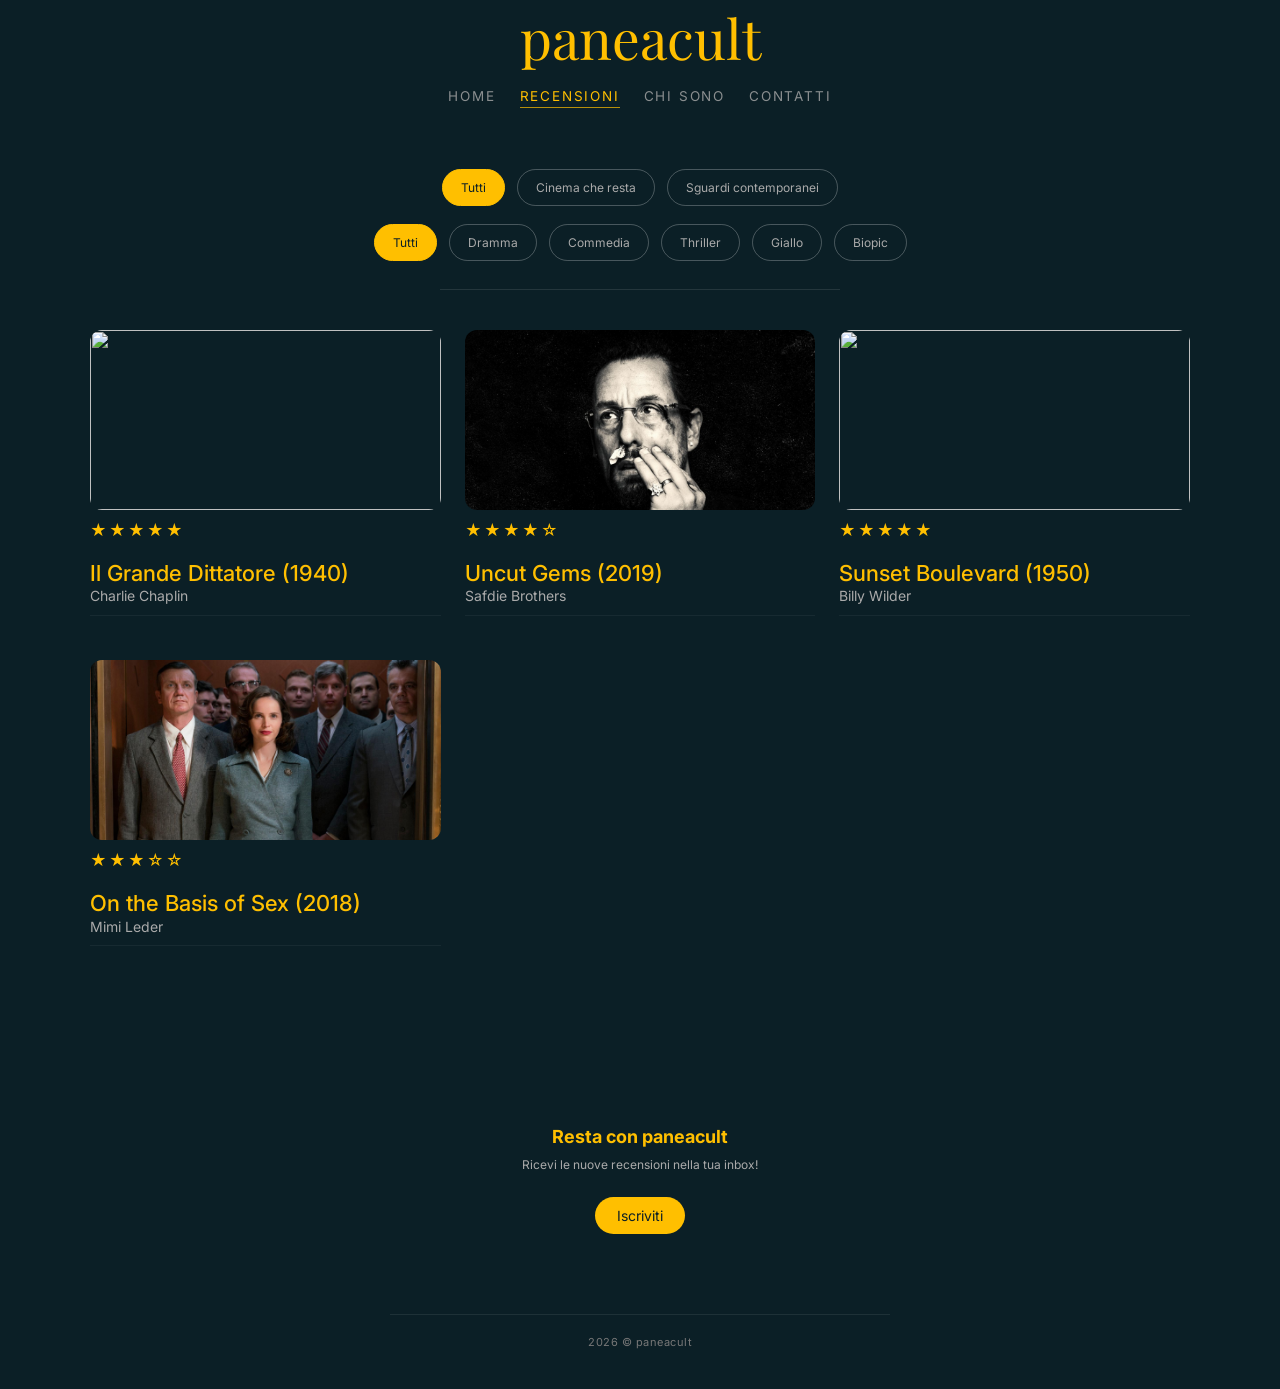
==== commit e243e7ac: "Refactor filter buttons in archivio.html" ====
--- a/archivio.html
+++ b/archivio.html
@@ -27,21 +27,23 @@
 
 <!-- FILTRI -->
 <div class="filtri">
-<!-- TOP -->
-<button class="filtro" data-filter="all">Tutti</button>
-<button class="filtro" data-filter="cinema-che-resta">Cinema che resta</button>
-<button class="filtro" data-filter="sguardi-contemporanei">Sguardi contemporanei</button>
 
-<!-- BOTTOM -->
-<button class="filtro" data-filter="all">Tutti</button>
-<button class="filtro" data-filter="dramma">Dramma</button>
-<button class="filtro" data-filter="commedia">Commedia</button>
-<button class="filtro" data-filter="thriller">Thriller</button>
-<button class="filtro" data-filter="giallo">Giallo</button>
-<button class="filtro" data-filter="biopic">Biopic</button><!-- TOP -->
-<button class="filtro" data-filter="all">Tutti</button>
-<button class="filtro" data-filter="cinema-che-resta">Cinema che resta</button>
-<button class="filtro" data-filter="sguardi-contemporanei">Sguardi contemporanei</button>
+  <!-- CATEGORIE -->
+  <div class="filtri-row top">
+    <button class="filtro attivo" data-filter="tutti">Tutti</button>
+    <button class="filtro" data-filter="cinema-che-resta">Cinema che resta</button>
+    <button class="filtro" data-filter="sguardi-contemporanei">Sguardi contemporanei</button>
+  </div>
+
+  <!-- GENERI -->
+  <div class="filtri-row bottom">
+    <button class="filtro attivo" data-filter="tutti">Tutti</button>
+    <button class="filtro" data-filter="dramma">Dramma</button>
+    <button class="filtro" data-filter="commedia">Commedia</button>
+    <button class="filtro" data-filter="thriller">Thriller</button>
+    <button class="filtro" data-filter="giallo">Giallo</button>
+    <button class="filtro" data-filter="biopic">Biopic</button>
+  </div>
 
 </div>
   
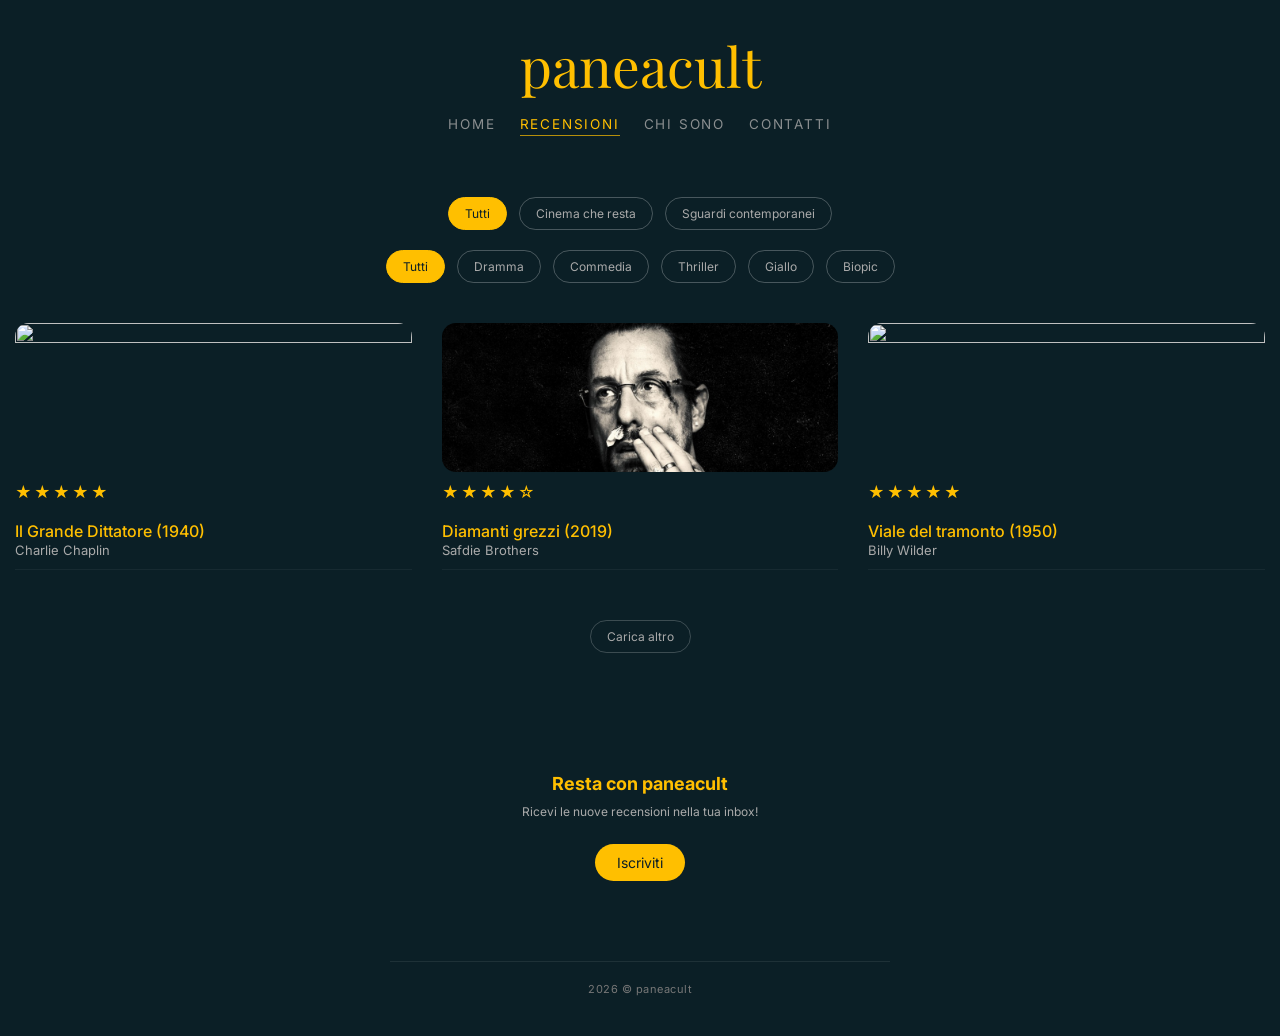
==== commit 0bea28ed: "Add Open Graph and Twitter meta tags to archivio.html" ====
--- a/archivio.html
+++ b/archivio.html
@@ -10,7 +10,23 @@
 
 <link rel="stylesheet" href="https://cdnjs.cloudflare.com/ajax/libs/font-awesome/6.5.0/css/all.min.css">
 <link href="https://fonts.googleapis.com/css2?family=Playfair+Display:wght@400;600&family=Inter:wght@300;400&display=swap" rel="stylesheet">
+<title>paneacult — Recensioni cinema</title>
 
+<meta name="description" content="Recensioni di cinema, sguardi personali e racconti sui film.">
+
+<meta name="robots" content="index, follow">
+
+<link rel="canonical" href="https://paneacat.github.io/">
+
+  <!-- Open Graph -->
+<meta property="og:title" content="paneacult – Recensioni di cinema">
+<meta property="og:description" content="Recensioni cinematografiche tra estetica, emozione e visione.">
+<meta property="og:image" content="https://tuosito.it/img/cover.jpg">
+<meta property="og:url" content="https://tuosito.it">
+<meta property="og:type" content="website">
+
+<!-- Twitter (usato anche da alcune app) -->
+<meta name="twitter:card" content="summary_large_image">
 </head>
 
 <body class="home">
@@ -83,7 +99,7 @@
       <div class="review-rating">★★★★☆</div>
 
       <div class="card-info">
-        <h3>Uncut Gems (2019)</h3>
+        <h3>Diamanti grezzi (2019)</h3>
         <p>Safdie Brothers</p>
       </div>
 
@@ -100,7 +116,7 @@
       <div class="review-rating">★★★★★</div>
 
       <div class="card-info">
-        <h3>Sunset Boulevard (1950)</h3>
+        <h3>Viale del tramonto (1950)</h3>
         <p>Billy Wilder</p>
       </div>
 
@@ -115,7 +131,7 @@
       <div class="review-rating">★★★☆☆</div>
 
       <div class="card-info">
-        <h3>On the Basis of Sex (2018)</h3>
+        <h3>Una giusta causa (2018)</h3>
         <p>Mimi Leder</p>
       </div>
 
--- a/style.css
+++ b/style.css
@@ -51,6 +51,7 @@
 font-family: 'Inter', sans-serif;
 background: var(--bg);
 color: var(--text);
+padding-top: 13px;
 }
 
 /* ===== LINK ===== */
@@ -104,6 +105,26 @@
 .menu a.active {
 color: var(--gold);
 opacity: 1;
+}
+
+.subtitle {
+  font-weight: 300;
+  max-width: 520px;
+  margin: 8px 0 16px;
+  letter-spacing: 0.2px;
+  font-size: 16px;
+  line-height: 1.4;
+  color: #9aa3a8;
+  margin-top: 8px;
+}
+
+.series {
+  font-size: 0.85rem;
+  letter-spacing: 2px;
+  text-transform: uppercase;
+  color: var(--gold);
+  opacity: 0.8;
+  margin-bottom: 18px;
 }
 
 .empty-state {
@@ -147,10 +168,11 @@
 height: 1px;
 width: 100%;
 background: var(--gold);
-bottom: -4px
+bottom: -4px;
 left: 0;
 opacity: 0.7;
 }
+
 .menu a:hover {
 color: var(--gold);
 }
@@ -183,10 +205,12 @@
 gap: 16px;
 margin: 15px 0;
 }
+
 .social a:hover {
 color: var(--gold);
 transform: translateY(-2px);
 }
+
 .section {
   margin-top: 40px;
   margin-bottom: 40px;
@@ -210,9 +234,8 @@
 .hero {
 position: relative;
 text-align: center;
-margin: 40px auto 30px;
+margin: 40px auto 60px;
 max-width: 600px;
-margin-bottom: 40px;
 z-index: 1;
 }
 
@@ -255,66 +278,43 @@
 .filtri {
   display: flex;
   flex-direction: column;
-  align-items: stretch;
-  width: 100%;
-  gap: 18px; /* 🔥 più respiro tra le due righe */
-  margin: 30px auto 30px;
-}
-
+  align-items: center;
+  gap: 14px;
+  margin: 30px auto;
+}
+
+/* righe */
 .filtri-row {
   display: flex;
+  justify-content: center;
+  gap: 12px;
   flex-wrap: wrap;
-  justify-content: center;
-  gap: 10px;
   width: 100%;
-}
-.filtri::after {
-  content: "";
-  display: block;
-  max-width: 400px;
-  width: 100%;
-  height: 1px;
-  background: rgba(255,255,255,0.1);
-  margin-top: 10px;
-}
-
-.filtri-row.generi {
-  max-width: 420px;
-  gap: 14px;
-  mask-image: linear-gradient(to right, transparent, black 10%, black 90%, transparent);
-}
-.filtri-grid {
-  display: grid;
-  grid-template-columns: repeat(2, auto); /* 🔥 mobile */
-  justify-content: center;
-  gap: 10px 12px;
-}
+  max-width: 900px; /* 🔥 fondamentale */
+}
+
 /* bottoni */
 .filtro {
+  padding: 8px 16px;
   font-size: 12px;
   border-radius: 999px;
   background: transparent;
   color: #aaa;
-  padding: 10px 18px;
   border: 1px solid rgba(255,255,255,0.25);
   transition: all 0.2s ease;
-  flex: 0 0 auto;
-}
-
-/* attivo */
+}
+
 .filtro.attivo {
   background: var(--gold);
   color: #0b1f26;
   border-color: var(--gold);
 }
 
-/* hover */
 .filtro:not(.attivo):hover {
   border-color: var(--gold);
   color: var(--gold);
   background: rgba(255,191,0,0.1);
 }
-
 /* ===== CARD ===== */
 .card {
   position: relative;
@@ -327,12 +327,8 @@
 
 .card img {
   width: 100%;
-  height: 180px;
   object-fit: cover;
-  display: block;
-  border-radius: 12px;
-}
-
+}
 .card::after {
   display: none;
   content: "";
@@ -412,10 +408,13 @@
 
 .archivio-grid {
   display: grid;
+  grid-template-columns: repeat(3, 1fr); /* 🔥 TRE IN FILA */
   gap: 24px;
-  max-width: 900px; /* 🔥 più stretto = più elegante */
-  margin: 20px auto 0; /* 🔥 centrato davvero */
-  grid-template-columns: repeat(2, 1fr);
+}
+
+.archivio-grid .card img {
+  aspect-ratio: 1 / 1; /* 🔥 quadrato */
+  border-radius: 10px;
 }
 
 .archivio-grid h3 {
@@ -433,13 +432,6 @@
 .archivio-grid .card {
   position: relative;
   display: block;
-}
-
-/* IMMAGINE QUADRATA */
-.archivio-grid .card img {
-  aspect-ratio: 1 / 1;
-  object-fit: cover;
-  border-radius: 10px;
 }
 
 /* TOGLI OVERLAY CINEMATICO */
@@ -604,30 +596,44 @@
 }
 
 .review-hero {
-  position: relative;
-  height: 300px;
-  max-width: 900px;
-  margin: 0 auto;   /* 🔥 QUESTO CENTRA */
   border-radius: 16px;
   overflow: hidden;
-}
+  position: relative;
+}
+
 .review-hero img {
   width: 100%;
-  height: 100%;
+  height: 320px;
   object-fit: cover;
-  object-position: center;
+  display: block;
+}
+
+.review-hero::after {
+  content: "";
+  position: absolute;
+  bottom: 0;
+  left: 0;
+  width: 100%;
+  height: 60%;
+  background: linear-gradient(
+    to bottom,
+    rgba(11, 31, 38, 0) 0%,
+    rgba(11, 31, 38, 0.9) 100%
+  );
 }
 
 .review-container {
   max-width: 900px; /* uguale alla barra */
   margin: 0 auto;
   padding: 0 24px;
+  margin-top: 20px;
 }
 
 .review-container h1 {
 font-family: 'Playfair Display', serif;
 font-size: 28px;
 color: var(--gold);
+margin-top: 13px;
 }
 
 .review-container p {
@@ -683,19 +689,19 @@
   margin-bottom: 20px;
 }
 .home-grid {
-  gap: 40px;
-}
+  grid-template-columns: 1fr; /* 🔥 sempre 1 colonna */
+  gap: 30px;
+  max-width: 700px;
+  margin: 0 auto;
+}
+
+.home .card img {
+  aspect-ratio: 16 / 9; /* 🎬 cinematico */
+  border-radius: 12px;
+}
+
 .home-grid .card img {
 border-radius: 6px
-}
-
-.home .card img {
-width: 100%;
-aspect-ratio: 16 / 9;
-object-fit: cover;
-border-radius: 12px;
-display: block;
-transition: transform 0.3s ease;
 }
 
 .home .card-info h3 {
@@ -721,12 +727,19 @@
   margin-top: 6px;
   margin-bottom: 4px; /* 🔥 meno spazio sotto */
   display: block;
+  color: var(--gold);
 }
 
 .firma-review {
-  margin-top: 10px;
-  margin-bottom: 20px;
-  opacity: 0.7;
+  margin: 22px 0 28px;
+}
+
+.firma-review img {
+width: 240px; /* 👈 più grande */
+  max-width: 80%;
+  display: block;
+  opacity: 0.9;
+  filter: brightness(0) invert(1);
 }
 
 .back-archivio {
@@ -754,36 +767,26 @@
   align-items: center;
   gap: 60px;
 }
-.about-grid {
-  display: grid;
-  grid-template-columns: 220px 1fr;
-  gap: 60px;
-  max-width: 800px;
-  margin: 60px auto 0;
-  align-items: center;
-}
+
 .about img {
 width: 100%;
 max-width: 200px;
 display: block;
 margin: 30px auto;
-border-radius: 12px;
 }
   
 .about-hero img {
-width: 100%;
-display: block;
-filter: grayscale(100%); 
-max-width: 220px;
-aspect-ratio: 1 / 1;  
-object-fit: cover;
-border-radius: 50%;
-margin: 0 auto;
-box-shadow:
-0 0 25px rgba(255,191,0,0.18),
-0 0 60px rgba(255,191,0,0.08);
-transition: 0.3s ease;
-object-position: center top;
+  width: 200px;
+  height: 200px;
+  object-fit: cover;
+  object-position: center 25%;
+  border-radius: 50%;
+  transform: translateY(20px); /* 👈 QUI */
+  filter: grayscale(100%);
+  transition: 0.3s ease;
+  box-shadow:
+    0 0 25px rgba(255,191,0,0.2),
+    0 0 60px rgba(255,191,0,0.08);
 }
   
 .about-hero img:hover {
@@ -793,15 +796,24 @@
 0 0 80px rgba(255,191,0,0.1);
 }
   
+.about-grid {
+  display: grid;
+  grid-template-columns: 220px 1fr;
+  gap: 40px;
+  align-items: center;
+  max-width: 800px;
+  margin: 60px auto 0;
+}
+
+.about-hero {
+  display: flex;
+  justify-content: center;
+}
+
 .about-container {
-padding: 0 20px;
-line-height: 1.9;
-font-size: 16px;
-margin-top: 10px;
-margin-bottom: 0;
-margin: 20px auto 0;
-text-align: left;
-max-width: 440px;
+  display: flex;
+  flex-direction: column;
+  justify-content: flex-end;
 }
 
 .about-container p {
@@ -833,16 +845,6 @@
 margin-bottom: 4px;
 }
 
-.about-grid {
-display: grid;
-align-items: center;
-margin: 60px auto 0;
-grid-template-columns: 220px 1fr;
-gap: 60px;
-max-width: 800px;
-align-items: start;
-}
-
 .firma-manifesto {
 margin: 100px auto 0;
 max-width: 600px;
@@ -853,11 +855,12 @@
 .firma-img {
 display: block;
 filter: brightness(0) invert(1);
-width: 200px;
 transform: rotate(-1deg);
 margin: 6px auto 0;
 margin-top: 0 !important;
   opacity: 0.8;
+  width: 240px;   /* 👈 aumenta qui */
+  max-width: 80%;
 }
 
 .firma-manifesto p {
@@ -957,215 +960,326 @@
   background: rgba(255,191,0,0.25);
 }
 
+.review-hero::after {
+  content: none !important;
+}
+
 /* ===== MOBILE ===== */
 @media (max-width: 599px) {
 
-/* HOME → cinematica */
-.menu {
-flex-wrap: wrap;
-gap: 10px;
-}
-
-.menu a {
-font-size: 10px;
-letter-spacing: 0.8px;
-white-space: nowrap;
-}
-.break-desktop {
-  display: inline;
-  }
-  
-.hero {
-margin: 20px auto 30px;
-padding: 0 24px;
-}
-  
-.hero h1 {
-font-size: 16px;
-line-height: 1.6;
-max-width: 95%;
-margin: 0 auto;
-}
-
- 
-.home-grid {
-grid-template-columns: repeat(2, 1fr);
-gap: 13px;
-}
-  
-.archivio-grid {
-  grid-template-columns: repeat(2, 1fr);
-gap: 20px;
-padding: 0 14px;
-}
-  
-.home .card {
-padding-bottom: 10px;
-border-bottom: 1px solid rgba(255,255,255,0.05);
-}
-
-.home .card img {
-width: 100%;
-height: 200px;
-object-fit: cover;
-border-radius: 14px;
-  margin-bottom: 10px;
-}
-
-.home .card-info {
-margin-top: 10px;
-}
-
-.home .card-info h3 {
-font-size: 20px;
-line-height: 1.3;
-}
-
-.home .card-info p {
-font-size: 13px;
-opacity: 0.8;
-}
-  
-.card-info {
-margin-top: 12px;
-}
-
-.archivio-grid .card-info h3 {
-font-size: 14px;
-line-height: 1.3;
-}
-
-.archivio-grid .card-info p {
-font-size: 11px;
-}
-
-.rating {
-letter-spacing: 1.5px;
-margin-top: 6px;
-font-size: 15px;
-margin-bottom: 4px;
-}
-
-.archivio-grid .rating {
-font-size: 11px;
-letter-spacing: 1px;
-}
-
-.archivio-grid .card img {
-aspect-ratio: 1 / 1;
-object-fit: cover;
-border-radius: 10px;
-}
-
-.newsletter {
-margin-bottom: 70px;
-margin-top: 80px;
-margin: 120px auto 60px !important;
-padding: 0 20px;
-text-align: center;
-}
-.newsletter h2 {
-font-size: 20px; 
-}
-
-.newsletter p {
-font-size: 13px;
-}
-
-.newsletter-btn {
-font-size: 13px;
-padding: 8px 18px; 
-}
-.logo {
-font-size: 36px;  
-margin-bottom: 12px;
-}
-.about-grid {
-grid-template-columns: 1fr;
-gap: 20px;
-}
-
-.about-hero img {
-max-width: 260px;
-margin: 0 auto;
-}
-
-.about-container {
-  max-width: 320px;
-  margin: 20px auto 0;
-  text-align: left;
-}
-
-.about-container p {
-  font-size: 14px;
-  line-height: 1.6;
-  margin-bottom: 10px;
-}
-
-.about-container .intro {
-  font-size: 14px;
-  color: var(--gold);
-  line-height: 1.4;
-  margin-bottom: 16px;
-}
-  
-/* firma più vicina */
-.firma-img {
-  width: 140px;
-  margin-top: 12px;
-}
-.contact-container {
-font-size: 15px; 
-max-width: 320px;
-margin: 60px auto 40px;
-text-align: center;
-}
-.contact-intro {
-font-size: 18px;
-line-height: 1.4;
-}
-.about-intro .line {
-display: inline-block;
-margin-top: 4px;
-}
-
-.about-intro p {
-color: var(--gold);  
-}
-
-.contact-sub {
-font-size: 16px;
-}
-
-.contact-email {
-font-size: 14px;
-}
-
-.contact-extra {
-font-size: 15px;
-}
-.social {
-display: flex;
-justify-content: center;
-gap: 16px;
-margin-top: 16px;
-}
-
-.contact-extra {
-text-align: center;
-}
-.contact-container::before {
-margin: 0 auto 10px;
-}
+  /* ===== HOME ===== */
+
+  .menu {
+    flex-wrap: wrap;
+    gap: 10px;
+  }
+
+  .menu a {
+    font-size: 10px;
+    letter-spacing: 0.8px;
+  }
+
+  .home .section {
+    padding: 0 14px;
+  }
+
+  .site-header {
+    padding-top: 15px;
+  }
+
+  .break-desktop {
+    display: inline;
+  }
+
+  .hero {
+    margin: 20px auto 30px;
+    padding: 0 24px;
+  }
+
+  .hero h1 {
+    font-size: 16px;
+    line-height: 1.6;
+    max-width: 95%;
+    margin: 0 auto;
+  }
+
+  .home-grid {
+    grid-template-columns: repeat(2, 1fr);
+  }
+
+  .archivio-grid {
+    grid-template-columns: repeat(2, 1fr);
+    padding: 0 14px;
+    display: grid;
+    gap: 24px;
+  }
+
+  .home .card img {
+    width: 100%;
+    aspect-ratio: 16 / 9;
+    object-fit: cover;
+    border-radius: 14px;
+  }
+
+  .home .card-info {
+    margin-top: 10px;
+  }
+
+  .home .card-info h3 {
+    font-size: 20px;
+    line-height: 1.3;
+    color: var(--gold);
+  }
+
+  .home .card-info p {
+    font-size: 13px;
+    opacity: 0.8;
+  }
+
+  .card-info {
+    margin-top: 12px;
+  }
+
+  .archivio-grid .card-info h3 {
+    font-size: 14px;
+    line-height: 1.3;
+  }
+
+  .archivio-grid .card-info p {
+    font-size: 11px;
+  }
+
+  .rating {
+    letter-spacing: 1.5px;
+    margin-top: 6px;
+    font-size: 15px;
+    margin-bottom: 4px;
+  }
+
+  .archivio-grid .rating {
+    font-size: 11px;
+    letter-spacing: 1px;
+  }
+
+  .archivio-grid .card img {
+    aspect-ratio: 1 / 1;
+    object-fit: cover;
+    border-radius: 10px;
+  }
+
+  /* ===== NEWSLETTER ===== */
+
+  .newsletter {
+    margin-bottom: 70px;
+    margin-top: 80px;
+    margin: 120px auto 60px !important;
+    padding: 0 20px;
+    text-align: center;
+  }
+
+  .newsletter h2 {
+    font-size: 20px;
+  }
+
+  .newsletter p {
+    font-size: 13px;
+  }
+
+  .newsletter-btn {
+    font-size: 13px;
+    padding: 8px 18px;
+  }
+
+  /* ===== LOGO ===== */
+
+  .logo {
+    font-size: 36px;
+    margin-bottom: 12px;
+  }
+
+  /* ===== ABOUT ===== */
+
+  .about-grid {
+    grid-template-columns: 1fr;
+    gap: 20px;
+    display: flex;
+    flex-direction: column;
+    align-items: center;
+    text-align: center;
+  }
+
+  .about-hero {
+    justify-content: center;
+  }
+
+  .about-container {
+    text-align: center;
+    max-width: 260px;
+    margin: 20px auto 0;
+  }
+
+  .about-hero img {
+    width: 160px;
+    height: 160px;
+    border-radius: 50%;
+    object-fit: cover;
+    margin-bottom: 20px;
+  }
+
+  .about-container p {
+    margin-bottom: 10px;
+    font-size: 13px;
+    line-height: 1.6;
+  }
+
+  .about-container .intro {
+    color: var(--gold);
+    margin-bottom: 16px;
+    font-size: 15px;
+    line-height: 1.4;
+  }
+
+  .firma-img {
+    width: 140px;
+    margin-top: 12px;
+  }
+
+  /* ===== CONTACT ===== */
+
+  .contact-container {
+    font-size: 15px; 
+    max-width: 320px;
+    margin: 60px auto 40px;
+    text-align: center;
+  }
+
+  .contact-intro {
+    font-size: 18px;
+    line-height: 1.4;
+  }
+
+  .about-intro .line {
+    display: inline-block;
+    margin-top: 4px;
+  }
+
+  .about-intro p {
+    color: var(--gold);  
+  }
+
+  .contact-sub {
+    font-size: 16px;
+  }
+
+  .contact-email {
+    font-size: 14px;
+  }
+
+  .contact-extra {
+    font-size: 15px;
+    text-align: center;
+  }
+
+  .social {
+    display: flex;
+    justify-content: center;
+    gap: 16px;
+    margin-top: 16px;
+  }
+
+  .contact-container::before {
+    margin: 0 auto 10px;
+  }
+
+  /* ===== FILTRI ===== */
+
+  .filtri {
+    gap: 16px;
+    margin: 25px 0 30px;
+  }
+
+  .filtri-row {
+    display: flex;
+    flex-wrap: nowrap;
+    gap: 10px;
+    overflow-x: auto;
+    padding: 0 20px;
+    scroll-behavior: smooth;
+    -webkit-overflow-scrolling: touch;
+    justify-content: flex-start;
+  }
+
+  .filtri-row::-webkit-scrollbar {
+    display: none;
+  }
+
+  .filtri-row {
+    scrollbar-width: none;
+  }
+
+  .filtro {
+    flex: 0 0 auto;
+    font-size: 11px;
+    padding: 7px 14px;
+  }
+
+
+  .subtitle {
+    text-align: left;
+    margin-left: 0;
+    white-space: normal;
+    overflow: visible;
+    text-overflow: unset;
+
+    /* 🔥 miglioramento */
+    font-size: 15px;
+    line-height: 1.4;
+    margin-top: 6px;
+    color: #9aa3a8;
+  }
+
+  /* ===== REVIEW ===== */
+
+.review-hero {
+  position: relative;
+  border-radius: 16px;
+  overflow: hidden;
+}
+
+.review-hero img {
+  width: 100%;
+  aspect-ratio: 4 / 5; /* 🔥 più verticale e elegante */
+  object-fit: cover;
+  object-position: center;
+  display: block;
+
+  border-radius: 16px; /* 🔥 forza coerenza */
+}
+
+/* 🚫 ELIMINA COMPLETAMENTE overlay */
+.review-hero::after {
+  content: none !important;
+  display: none;
+  }
+
+  .review-container {
+    margin-top: 20px;
+    padding: 0 16px;
+  }
 }
 
 /* ===== TABLET ===== */
 @media (min-width: 600px) and (max-width: 899px) {
 
-.archivio-grid {
-grid-template-columns: repeat(2, 1fr);
-}
-
+  .subtitle {
+    text-align: left;
+    max-width: 420px;
+    font-size: 1rem;
+  }
+  
+  .archivio-grid {
+    grid-template-columns: repeat(2, 1fr);
+  }
 }
 
 /* ===== DESKTOP ===== */
@@ -1178,28 +1292,98 @@
 font-size: 13.5px;   
 letter-spacing: 1.8px;
 }
+.archivio-grid {
+  grid-template-columns: repeat(3, 1fr);
+    max-width: 1250px; /* 🔥 più grande */
+    margin: 0 auto;
+    gap: 30px;
+}
+.archivio-grid .card img {
+  aspect-ratio: 1 / 1;
+}
+  .archivio-grid .card-info h3 {
+  font-size: 16px;
+}
+
+.archivio-grid .card-info p {
+  font-size: 13px;
+}
+
+  .about-grid {
+  display: grid;
+  grid-template-columns: 220px 1fr;
+  gap: 40px;
+  align-items: center;
+}
+
 .about-container {
-max-width: 520px;
-}
-
-.archivio-grid {
-grid-template-columns: repeat(3, 1fr);
-  max-width: 1100px;
-}
-
+  margin: 0;
+  margin-top: 40px;
+  display: flex;
+  flex-direction: column;
+  justify-content: flex-end;
+  height: 100%;
+  max-width: 500px;
+  text-align: left; /* 👈 TESTO ALLINEATO A SINISTRA */
+}
+  .about-hero {
+  display: flex;
+  justify-content: flex-start; /* 👈 SINISTRA */
+  }
+  
+.about-hero img {
+  width: 200px;
+  height: 200px;
+  object-fit: cover;
+  object-position: center 25%; /* 🔥 faccia centrata */
+  border-radius: 50%;
+  margin: 0; /* 🔥 allineata al testo */
+  filter: grayscale(100%);
+  transition: 0.3s ease;
+  box-shadow:
+    0 0 25px rgba(255,191,0,0.2),
+    0 0 60px rgba(255,191,0,0.08);
+}
+
+.about-hero img:hover {
+  filter: grayscale(0%);
+}
+  
+.about-hero,
+.about-container {
+  height: 100%;
+}
+  
+  .about-container p {
+  margin-bottom: 12px;
+  }
+
+  .subtitle {
+    max-width: 520px;
+    font-size: 1.1rem;
+  }
 /* HOME → cinematica */
+  
 .home-grid {
-grid-template-columns: 1fr;
-max-width: 900px;
-margin: 0 auto;
-}
-
-.home .card img {
-aspect-ratio: 16 / 9;
-}
+    grid-template-columns: 1fr;
+    max-width: 1200px; /* 🔥 più presenza */
+    margin: 0 auto;
+    gap: 60px;
+}
+.home .card {
+  margin-bottom: 10px;
+}
+  .home .card img {
+    width: 100%;
+    object-fit: cover;
+    border-radius: 14px;
+     aspect-ratio: 24/9;
+    object-fit: cover;
+  }
 
 .card-info h3 {
 font-size: 26px;
+color: var(--gold);
 }
 
 .card-info p {
@@ -1209,32 +1393,40 @@
 .rating {
 font-size: 15px;
 }
+  
 .site-header {
 display: flex;
 flex-direction: column;
 align-items: center;
-}
+padding-top: 15px;
+}
+  
 .newsletter {
   margin-top: 120px;
   }
+  
 .filtri {
     max-width: none; /* 🔥 IMPORTANTISSIMO */
   align-items: center;
   }
-  filtri-grid {
+  
+ .filtri-grid {
     grid-template-columns: repeat(6, auto); /* 🔥 qui si allinea */
   }
-.filtri-row {
+
+  .filtri-row {
+  display: flex;
   justify-content: center;
-  flex-wrap: nowrap; /* 🔥 niente a capo */
   gap: 12px;
-}
-
-.filtri-row.generi {
-    display: grid;
-    grid-template-columns: repeat(6, auto);
-    justify-content: center;
-    gap: 12px;
+  flex-wrap: wrap; /* 🔥 TORNA NORMALE */
+}
+
+.filtri-row.top {
+  margin-bottom: 6px;
+}
+
+.filtri-row.bottom {
+  max-width: 800px; /* 🔥 controlla la larghezza */
 }
   .filtri-row.generi::-webkit-scrollbar {
     display: none;                  /* Chrome */
@@ -1242,7 +1434,13 @@
   
   .filtri-row.generi .filtro {
     flex: 0 0 auto;
-    white-space: nowrap;
-  }
-
-}
+}
+}
+/* ===== FIX HOME DEFINITIVO ===== */
+
+.home .home-grid {
+  grid-template-columns: 1fr !important;
+}
+
+
+
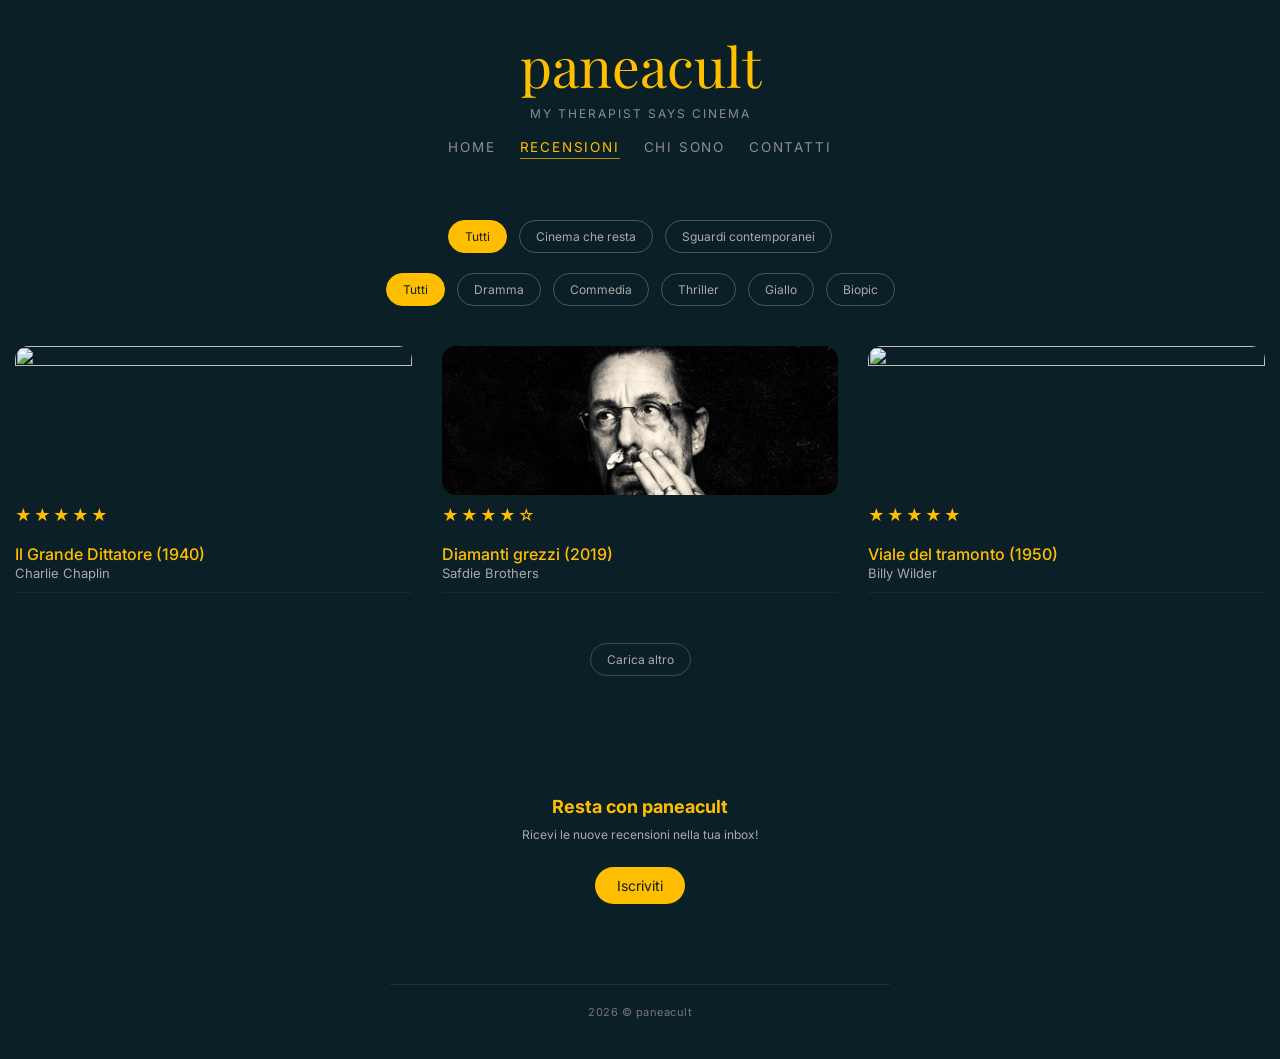
==== commit 1eb237e4: "Update archivio.html" ====
--- a/archivio.html
+++ b/archivio.html
@@ -18,11 +18,11 @@
 
 <link rel="canonical" href="https://paneacat.github.io/">
 
-  <!-- Open Graph -->
+<!-- Open Graph -->
 <meta property="og:title" content="paneacult – Recensioni di cinema">
-<meta property="og:description" content="Recensioni cinematografiche tra estetica, emozione e visione.">
-<meta property="og:image" content="https://tuosito.it/img/cover.jpg">
-<meta property="og:url" content="https://tuosito.it">
+<meta property="og:description" content="Recensioni cinematografiche tra estetica, emozioni e attualità.">
+<meta property="og:image" content="https://paneacat.github.io/paneacult.github.io/archivio.html/logo.png">
+<meta property="og:url" content="https://paneacat.github.io/paneacult.github.io/archivio.html">
 <meta property="og:type" content="website">
 
 <!-- Twitter (usato anche da alcune app) -->
@@ -32,7 +32,8 @@
 <body class="home">
 <header class="site-header">
   <a href="index.html" class="logo">paneacult</a>
-
+  <p class="logo-subtitle">my therapist says cinema</p>
+  
   <nav class="menu">
     <a href="index.html">Home</a>
     <a href="archivio.html" class="active">Recensioni</a>
--- a/style.css
+++ b/style.css
@@ -964,6 +964,34 @@
   content: none !important;
 }
 
+.logo-subtitle {
+  text-align: center;
+  font-size: 12px;
+  letter-spacing: 2px;
+  text-transform: uppercase;
+  color: var(--muted);
+  margin-top: -10px; /* avvicina al titolo */
+  margin-bottom: 18px;
+  opacity: 0.8;
+}
+.hero-kicker {
+  text-align: center;
+  font-size: 11px;
+  letter-spacing: 2px;
+  text-transform: uppercase;
+  color: var(--gold);
+  opacity: 0.8;
+  margin-bottom: 12px;
+}
+.hero-kicker::after {
+  content: "";
+  display: block;
+  width: 40px;
+  height: 1px;
+  background: var(--gold);
+  margin: 8px auto 0;
+  opacity: 0.6;
+}
 /* ===== MOBILE ===== */
 @media (max-width: 599px) {
 
@@ -1248,9 +1276,9 @@
 
 .review-hero img {
   width: 100%;
-  aspect-ratio: 4 / 5; /* 🔥 più verticale e elegante */
+  aspect-ratio: 16 / 9;
+  object-position: center 30%;
   object-fit: cover;
-  object-position: center;
   display: block;
 
   border-radius: 16px; /* 🔥 forza coerenza */
@@ -1265,6 +1293,17 @@
   .review-container {
     margin-top: 20px;
     padding: 0 16px;
+  }
+
+.logo-subtitle {
+  font-size: 10px;
+  letter-spacing: 1.5px;
+  margin-top: -6px;
+  }
+  .hero-kicker {
+  font-size: 10px;
+  letter-spacing: 1.5px;
+  margin-bottom: 10px;
   }
 }
 
